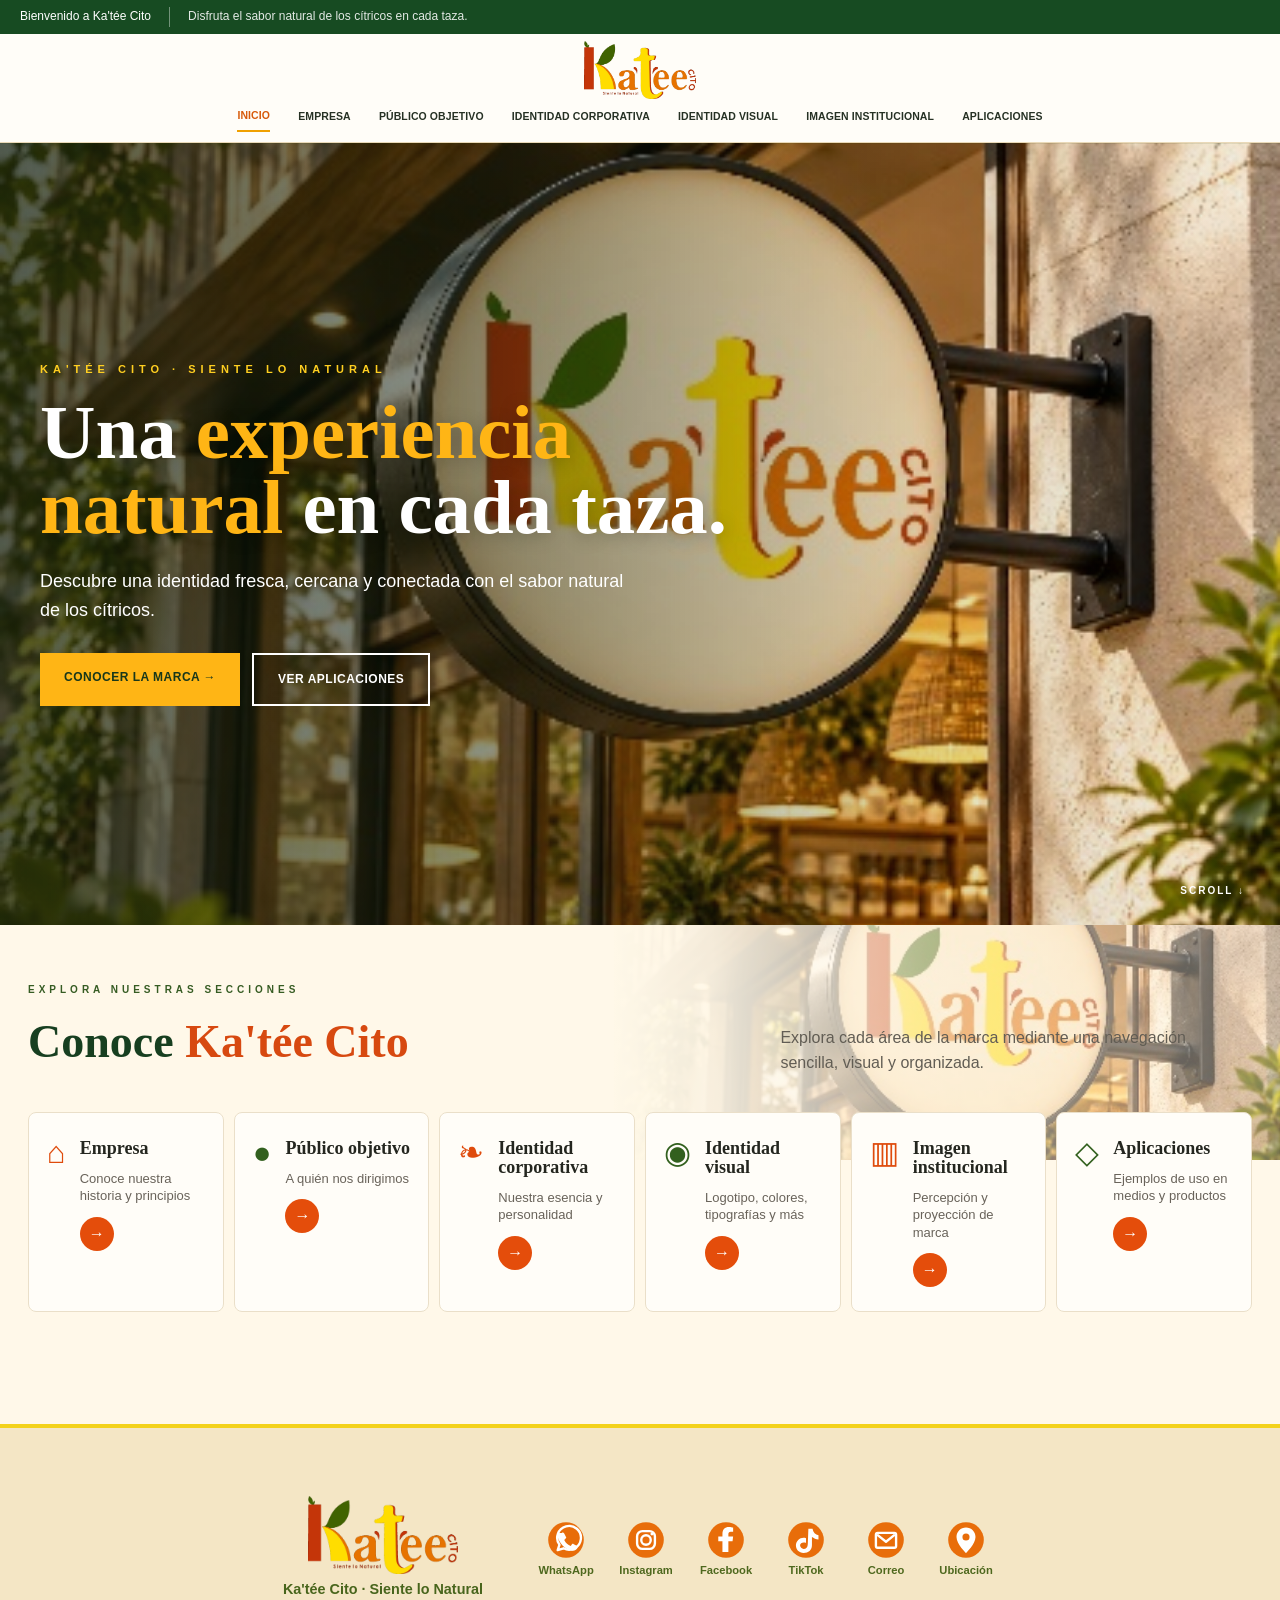
==== index.html @ 7b3519e0 "Mi sitio web Kateecito" ====
<!doctype html><html lang="es"><head><meta charset="utf-8"><meta name="viewport" content="width=device-width,initial-scale=1">
<meta name="theme-color" content="#fff8e9"><title>Inicio | Ka'tée Cito</title><link rel="stylesheet" href="style.css"></head><body>
<div class="top-strip"><div><span>Bienvenido a Ka'tée Cito</span><b>Disfruta el sabor natural de los cítricos en cada taza.</b></div></div>
<header class="site-header"><nav class="navbar"><a class="brand" href="index.html"><img src="img/logo-kateecito.png" alt="Logo Ka'tée Cito"></a>
<input class="menu-toggle" type="checkbox" id="menu-toggle">
<label class="menu-btn" for="menu-toggle" aria-label="Abrir menú">☰</label>
<div class="nav-links"><a href="index.html" class="active">Inicio</a><a href="empresa.html">Empresa</a><a href="publico.html">Público objetivo</a><a href="identidad-corporativa.html">Identidad corporativa</a><a href="identidad-visual.html">Identidad visual</a><a href="imagen-institucional.html">Imagen institucional</a><a href="aplicaciones.html">Aplicaciones</a></div></nav></header>
<section class="ref-hero">
 <video autoplay muted loop playsinline preload="auto" poster="img/galeria/letrero-1.jpg">
  <source src="video/kateecito-fondo.mp4" type="video/mp4">
 </video>
 <div class="ref-overlay"></div>
 <div class="ref-copy">
  <small>KA'TÉE CITO · SIENTE LO NATURAL</small>
  <h1>Una <em>experiencia<br>natural</em> en cada taza.</h1>
  <p>Descubre una identidad fresca, cercana y conectada con el sabor natural de los cítricos.</p>
  <div class="ref-actions"><a class="ref-primary" href="empresa.html">CONOCER LA MARCA →</a><a class="ref-secondary" href="aplicaciones.html">VER APLICACIONES</a></div>
 </div>
 <a class="scroll-cue" href="#secciones">SCROLL ↓</a>
</section>
<main class="ref-main" id="secciones"><div class="page-hero-art" style="--page-art:url('img/hero-final/index.jpg')" aria-hidden="true"></div>
 <div class="ref-intro">
  <div><small>EXPLORA NUESTRAS SECCIONES</small><h2>Conoce <strong>Ka'tée Cito</strong></h2></div>
  <p>Explora cada área de la marca mediante una navegación sencilla, visual y organizada.</p>
 </div>
 <div class="ref-grid"><a class="ref-card" href="empresa.html"><div class="ref-icon">⌂</div><div><h3>Empresa</h3><p>Conoce nuestra historia y principios</p><span>→</span></div></a><a class="ref-card" href="publico.html"><div class="ref-icon">●</div><div><h3>Público objetivo</h3><p>A quién nos dirigimos</p><span>→</span></div></a><a class="ref-card" href="identidad-corporativa.html"><div class="ref-icon">❧</div><div><h3>Identidad corporativa</h3><p>Nuestra esencia y personalidad</p><span>→</span></div></a><a class="ref-card" href="identidad-visual.html"><div class="ref-icon">◉</div><div><h3>Identidad visual</h3><p>Logotipo, colores, tipografías y más</p><span>→</span></div></a><a class="ref-card" href="imagen-institucional.html"><div class="ref-icon">▥</div><div><h3>Imagen institucional</h3><p>Percepción y proyección de marca</p><span>→</span></div></a><a class="ref-card" href="aplicaciones.html"><div class="ref-icon">◇</div><div><h3>Aplicaciones</h3><p>Ejemplos de uso en medios y productos</p><span>→</span></div></a></div>
</main>


<footer class="brand-footer">
  <div class="brand-footer-inner">
    <div class="footer-brand">
      <img src="img/logo-kateecito.png" alt="Ka'tée Cito">
      <strong>Ka'tée Cito · Siente lo Natural</strong>
    </div>
    <div class="footer-contacts" aria-label="Canales de contacto">
      <a href="#" aria-label="WhatsApp"><img src="img/social/whatsapp.svg" alt=""><small>WhatsApp</small></a>
      <a href="#" aria-label="Instagram"><img src="img/social/instagram.svg" alt=""><small>Instagram</small></a>
      <a href="#" aria-label="Facebook"><img src="img/social/facebook.svg" alt=""><small>Facebook</small></a>
      <a href="#" aria-label="TikTok"><img src="img/social/tiktok.svg" alt=""><small>TikTok</small></a>
      <a href="#" aria-label="Correo"><img src="img/social/mail.svg" alt=""><small>Correo</small></a>
      <a href="#" aria-label="Ubicación"><img src="img/social/location.svg" alt=""><small>Ubicación</small></a>
    </div>
  </div>
</footer>

</body></html>
---- style.css ----
:root{--orange:#ed7900;--red:#c93408;--yellow:#ffda00;--green:#416b00;--green-dark:#315300;--cream:#fff8e9;--cream2:#f3e8cd;--white:#fffdf8;--text:#35281d;--muted:#715d49;--line:#ead9b8}
*{box-sizing:border-box}html{scroll-behavior:smooth}body{margin:0;font-family:Arial,Helvetica,sans-serif;background:var(--cream);color:var(--text);line-height:1.6}img{max-width:100%}
.site-header{position:sticky;top:0;z-index:50;background:rgba(255,248,233,.98);border-bottom:1px solid var(--line)}
.navbar{max-width:1240px;margin:auto;min-height:76px;padding:9px 24px;display:flex;align-items:center;gap:22px}.brand{display:flex;flex:0 0 auto}.brand img{width:116px;height:56px;object-fit:contain}
.nav-links{display:flex;align-items:center;gap:4px;margin-left:auto}.nav-links a{color:var(--green-dark);text-decoration:none;font-weight:700;font-size:12.5px;padding:10px 9px;border-radius:999px;white-space:nowrap}.nav-links a:hover,.nav-links a.active{background:var(--yellow);color:var(--red)}
.menu-toggle{display:none}.menu-btn{display:none;background:var(--yellow);color:var(--red);width:46px;height:46px;border-radius:13px;font-size:24px;font-weight:bold;cursor:pointer;align-items:center;justify-content:center}
.hero{background:radial-gradient(circle at 84% 20%,rgba(255,218,0,.35),transparent 27%),linear-gradient(135deg,#fffaf1,#ffefc6);padding:84px 24px}.hero-wrap{max-width:1140px;margin:auto;display:grid;grid-template-columns:1.2fr .8fr;gap:60px;align-items:center}.eyebrow{color:var(--green);font-weight:800;letter-spacing:2px;font-size:13px}.hero h1,.page-title{font-family:Georgia,serif;color:var(--red);line-height:1.04}.hero h1{font-size:clamp(45px,6vw,78px);margin:12px 0 18px}.hero p{font-size:18px;color:var(--muted);max-width:650px}.hero-logo{background:var(--white);padding:28px;border:2px solid var(--yellow);border-radius:30px;box-shadow:0 15px 45px rgba(86,55,18,.09)}
.primary{display:inline-block;margin-top:14px;padding:12px 20px;border-radius:999px;background:var(--green);color:white;text-decoration:none;font-weight:700}
main{max-width:1140px;margin:auto;padding:72px 24px}.page-head{max-width:800px;margin-bottom:38px}.page-head small{color:var(--green);font-weight:800;letter-spacing:1.5px;text-transform:uppercase}.page-title{font-size:clamp(38px,5vw,60px);margin:7px 0 10px}.page-head p{color:var(--muted)}
.grid{display:grid;grid-template-columns:repeat(3,minmax(0,1fr));gap:18px}.card{background:var(--white);padding:26px;border-radius:20px;border-top:4px solid var(--orange);box-shadow:0 9px 28px rgba(76,49,18,.07)}.card:nth-child(3n+2){border-top-color:var(--green)}.card:nth-child(3n){border-top-color:var(--yellow)}.card h2{font-size:18px;color:var(--red);margin:0 0 9px}.card p{color:var(--muted);margin:0}.card a{display:inline-block;margin-top:14px;color:var(--green);font-weight:700;text-decoration:none}
.palette{display:grid;grid-template-columns:repeat(4,1fr);gap:12px;margin-bottom:28px}.swatch{height:115px;border-radius:18px;padding:16px;display:flex;align-items:flex-end;font-weight:800}.orange{background:var(--orange);color:white}.yellow{background:var(--yellow);color:#712b0c}.green{background:var(--green);color:white}.red{background:var(--red);color:white}
.pager{display:flex;justify-content:space-between;gap:16px;margin-top:48px;padding-top:26px;border-top:1px solid var(--line)}.pager a{min-height:46px;display:flex;align-items:center;padding:10px 16px;border-radius:14px;background:var(--cream2);color:var(--green-dark);font-weight:700;text-decoration:none}
footer{padding:44px 20px;text-align:center;background:#eee1c3;border-top:5px solid var(--yellow);color:var(--green-dark);font-weight:700}footer img{width:145px;max-height:90px;object-fit:contain}
@media(max-width:1040px){.navbar{padding:9px 18px}.menu-btn{display:flex;margin-left:auto}.nav-links{display:none;position:absolute;top:76px;left:12px;right:12px;background:var(--white);border:1px solid var(--line);border-radius:18px;padding:10px;box-shadow:0 14px 35px rgba(61,42,19,.14);max-height:72vh;overflow:auto}.menu-toggle:checked~.nav-links{display:grid;grid-template-columns:1fr 1fr}.nav-links a{font-size:14px;padding:12px}.hero-wrap{grid-template-columns:1fr 380px;gap:35px}}
@media(max-width:760px){.hero{padding:55px 18px}.hero-wrap{grid-template-columns:1fr;gap:30px}.hero h1{font-size:45px}.hero-logo{max-width:480px}.grid{grid-template-columns:1fr}.palette{grid-template-columns:1fr 1fr}main{padding:52px 18px}.pager{flex-direction:column}.pager a{justify-content:center}.menu-toggle:checked~.nav-links{grid-template-columns:1fr}.page-title{font-size:40px}}
@media(min-width:1400px){.navbar{max-width:1360px}.hero-wrap,main{max-width:1240px}.grid{gap:22px}.card{padding:30px}}

/* Galerías del documento corporativo */
.visual-showcase,.media-section{margin-top:58px}
.showcase-head{max-width:760px;margin-bottom:22px}
.showcase-head span{color:var(--green);font-size:12px;font-weight:800;letter-spacing:1.5px;text-transform:uppercase}
.showcase-head h2{font-family:Georgia,serif;color:var(--red);font-size:clamp(28px,4vw,42px);margin:5px 0 7px}
.showcase-head p{color:var(--muted);margin:0}
.hero-figure{margin:0;background:var(--white);border-radius:24px;padding:18px;box-shadow:0 10px 30px rgba(76,49,18,.08);border:1px solid var(--line)}
.hero-figure img{display:block;width:100%;max-height:520px;object-fit:contain;border-radius:16px}
.hero-figure figcaption{padding:12px 4px 2px;color:var(--muted);font-size:14px}
.media-group{margin-top:34px}.media-group h3{color:var(--green-dark);font-size:20px;margin:0 0 13px}
.photo-grid{display:grid;gap:12px}.photo-grid.three{grid-template-columns:repeat(3,minmax(0,1fr))}.photo-grid.social{grid-template-columns:repeat(3,minmax(0,1fr))}.photo-grid.posters{grid-template-columns:repeat(3,minmax(0,1fr))}
.photo-grid img{width:100%;height:230px;object-fit:cover;background:var(--white);border-radius:17px;border:1px solid var(--line);box-shadow:0 7px 22px rgba(76,49,18,.07)}
.photo-grid.social img{height:280px;object-fit:contain;padding:8px;background:#fff}.photo-grid.posters img{height:260px}
.communication-grid{display:grid;grid-template-columns:repeat(2,minmax(0,1fr));gap:18px}
.media-card{min-width:0;background:var(--white);border:1px solid var(--line);border-radius:22px;padding:18px;box-shadow:0 8px 25px rgba(76,49,18,.07)}
.media-card small{color:var(--orange);font-weight:800;text-transform:uppercase;letter-spacing:1px}.media-card h3{color:var(--green-dark);margin:3px 0 14px}
.media-card>img,.double-img img{display:block;width:100%;height:350px;object-fit:contain;border-radius:14px;background:#fff}
.double-img{display:grid;grid-template-columns:1fr 1fr;gap:10px}.double-img img{height:300px}.media-card.wide{grid-column:1/-1}.media-card.wide>img{height:420px}
@media(max-width:760px){
 .photo-grid.three,.photo-grid.social,.photo-grid.posters{grid-template-columns:1fr 1fr}
 .photo-grid img{height:180px}.photo-grid.social img{height:230px}.photo-grid.posters img{height:210px}
 .communication-grid{grid-template-columns:1fr}.media-card.wide{grid-column:auto}.media-card>img{height:300px}.double-img img{height:240px}.media-card.wide>img{height:300px}
}
@media(max-width:430px){
 .photo-grid.three,.photo-grid.social,.photo-grid.posters{grid-template-columns:1fr}
 .photo-grid img,.photo-grid.social img,.photo-grid.posters img{height:auto;max-height:360px;object-fit:contain;background:#fff}
 .double-img{grid-template-columns:1fr}.double-img img{height:auto;max-height:360px}
}

/* ===== Rediseño final: 7 pestañas + video hero ===== */
.site-header{position:sticky;top:0;background:rgba(255,253,248,.97);box-shadow:0 1px 0 rgba(49,83,0,.10)}
.navbar{max-width:1320px;min-height:82px}
.brand img{width:125px;height:60px}
.nav-links a{font-size:12px;text-transform:uppercase;letter-spacing:.35px;padding:10px 11px}
.video-hero{position:relative;height:min(76vh,720px);min-height:510px;overflow:hidden;background:#203000}
.hero-video{position:absolute;inset:0;width:100%;height:100%;object-fit:cover}
.video-shade{position:absolute;inset:0;background:linear-gradient(90deg,rgba(18,26,7,.72) 0%,rgba(18,26,7,.45) 42%,rgba(18,26,7,.10) 72%,rgba(18,26,7,.02) 100%)}
.video-content{position:relative;z-index:2;height:100%;max-width:1240px;margin:auto;padding:50px 28px;display:flex;align-items:center}
.video-copy{max-width:680px;color:white}
.eyebrow.light{color:#ffdf32}
.video-copy h1{font-family:Georgia,serif;font-size:clamp(48px,6vw,82px);line-height:1.01;margin:13px 0 18px;color:white;text-shadow:0 3px 18px rgba(0,0,0,.22)}
.video-copy p{max-width:570px;font-size:18px;color:rgba(255,255,255,.92);margin-bottom:28px}
.hero-outline{display:inline-flex;padding:14px 24px;border:2px solid white;color:white;text-decoration:none;font-size:12px;font-weight:800;letter-spacing:1px;transition:.2s}
.hero-outline:hover{background:white;color:var(--green-dark)}
.home-main{max-width:1240px;padding-top:70px}
.home-intro{display:grid;grid-template-columns:1fr 1fr;gap:50px;align-items:end;margin-bottom:36px}
.home-intro small{color:var(--green);font-weight:800;letter-spacing:1.5px}
.home-intro h2{font-family:Georgia,serif;font-size:clamp(36px,5vw,58px);color:var(--red);margin:4px 0 0}
.home-intro p{color:var(--muted);max-width:520px;margin:0}
.category-list{display:grid;grid-template-columns:repeat(3,1fr);border-top:1px solid var(--line);border-left:1px solid var(--line)}
.home-category{min-height:150px;padding:24px;background:var(--white);border-right:1px solid var(--line);border-bottom:1px solid var(--line);display:grid;grid-template-columns:auto 1fr auto;gap:16px;align-items:center;text-decoration:none;color:var(--text);transition:.2s}
.home-category>span{color:var(--orange);font-weight:800;font-size:12px}
.home-category h2{font-family:Georgia,serif;color:var(--green-dark);font-size:21px;margin:0 0 4px}
.home-category p{color:var(--muted);font-size:13px;margin:0}.home-category b{font-size:24px;color:var(--red)}
.home-category:hover{background:#fff2cc;transform:translateY(-2px)}
@media(max-width:1040px){
 .nav-links a{text-transform:none;letter-spacing:0}
 .video-hero{height:68vh;min-height:500px}
 .category-list{grid-template-columns:repeat(2,1fr)}
}
@media(max-width:760px){
 .site-header{position:sticky}
 .video-hero{height:70vh;min-height:520px}
 .hero-video{object-position:center}
 .video-shade{background:linear-gradient(90deg,rgba(18,26,7,.68),rgba(18,26,7,.32))}
 .video-content{padding:36px 20px;align-items:flex-end;padding-bottom:60px}
 .video-copy h1{font-size:43px}.video-copy p{font-size:16px}
 .home-intro{grid-template-columns:1fr;gap:15px}
 .category-list{grid-template-columns:1fr}
 .home-category{min-height:120px}
}

/* ===== HOME FINAL BASADO EN LA REFERENCIA APROBADA ===== */
.top-strip{height:34px;background:#174b22;color:#fff;font-size:12px;display:flex;align-items:center}
.top-strip>div{width:min(1320px,calc(100% - 40px));margin:auto;display:flex;gap:18px}
.top-strip b{font-weight:400;opacity:.88;border-left:1px solid rgba(255,255,255,.45);padding-left:18px}
.site-header{position:sticky;top:0;z-index:100;background:#fffdf8}
.navbar{max-width:1340px;min-height:84px;padding:10px 28px}
.brand img{width:150px;height:62px;object-fit:contain}
.nav-links{gap:8px}.nav-links a{font-size:12px;text-transform:uppercase;letter-spacing:.25px;padding:11px 10px;color:#263124;border-radius:0}
.nav-links a.active{background:transparent;color:#d75a0b;border-bottom:2px solid #f0a000}
.ref-hero{position:relative;height:calc(100vh - 118px);min-height:570px;max-height:790px;overflow:hidden;background:#253b1b}
.ref-hero video{position:absolute;inset:0;width:100%;height:100%;object-fit:cover;object-position:center center;transform:translateZ(0)}
.ref-overlay{position:absolute;inset:0;background:linear-gradient(90deg,rgba(15,27,10,.72) 0%,rgba(15,27,10,.48) 38%,rgba(15,27,10,.12) 72%,rgba(15,27,10,.04) 100%)}
.ref-copy{position:relative;z-index:2;width:min(1320px,calc(100% - 80px));margin:auto;height:100%;display:flex;flex-direction:column;justify-content:center;align-items:flex-start;color:white}
.ref-copy small{font-weight:800;letter-spacing:5px;color:#ffcf21;font-size:11px}
.ref-copy h1{font-family:Georgia,serif;font-size:clamp(48px,6vw,86px);line-height:.98;margin:16px 0 22px;color:#fff;max-width:760px;text-shadow:0 3px 18px rgba(0,0,0,.25)}
.ref-copy h1 em{font-style:normal;color:#ffb515}.ref-copy p{max-width:600px;font-size:18px;margin:0 0 28px;color:#fff}
.ref-actions{display:flex;gap:12px}.ref-actions a{padding:15px 24px;text-decoration:none;font-weight:800;font-size:12px;letter-spacing:.5px}
.ref-primary{background:#ffb515;color:#18371a}.ref-secondary{border:2px solid #fff;color:#fff;background:rgba(0,0,0,.12)}
.scroll-cue{position:absolute;z-index:3;right:35px;bottom:26px;color:#fff;text-decoration:none;font-size:10px;font-weight:800;letter-spacing:2px}
.ref-main{max-width:1340px;padding:50px 28px 70px}
.ref-intro{display:grid;grid-template-columns:1.2fr .8fr;align-items:end;gap:45px;margin-bottom:28px}
.ref-intro small{color:#365c23;font-weight:800;letter-spacing:4px;font-size:10px}
.ref-intro h2{font-family:Georgia,serif;font-size:46px;margin:5px 0;color:#173f20}.ref-intro h2 strong{color:#d74910}
.ref-intro p{color:#625d54;margin:0 0 8px;max-width:430px}
.ref-grid{display:grid;grid-template-columns:repeat(6,1fr);gap:10px}
.ref-card{min-width:0;background:#fffdf8;border:1px solid #eadfc9;border-radius:8px;padding:24px 18px;text-decoration:none;color:#25231e;display:flex;gap:14px;min-height:170px;transition:.2s}
.ref-card:hover{transform:translateY(-4px);box-shadow:0 12px 25px rgba(67,52,27,.10)}
.ref-icon{font-size:31px;color:#df4b0c;line-height:1}.ref-card:nth-child(even) .ref-icon{color:#32601e}
.ref-card h3{font-family:Georgia,serif;color:#24261f;font-size:18px;line-height:1.05;margin:2px 0 12px}.ref-card p{font-size:13px;line-height:1.35;color:#69635a;margin:0 0 12px}.ref-card span{display:inline-flex;width:34px;height:34px;border-radius:50%;background:#e44d0b;color:#fff;align-items:center;justify-content:center;font-weight:800}
@media(max-width:1100px){.ref-grid{grid-template-columns:repeat(3,1fr)}}
@media(max-width:760px){
 .top-strip{display:none}.navbar{min-height:64px;padding:5px 16px}.brand img{width:115px;height:50px}
 .ref-hero{height:calc(100svh - 64px);min-height:600px;max-height:none}
 .ref-hero video{object-position:52% center}
 .ref-overlay{background:linear-gradient(0deg,rgba(17,29,10,.72) 0%,rgba(17,29,10,.22) 65%,rgba(17,29,10,.05) 100%)}
 .ref-copy{width:calc(100% - 36px);justify-content:flex-end;padding-bottom:70px}
 .ref-copy small{letter-spacing:2.5px;font-size:9px}.ref-copy h1{font-size:43px;line-height:1.02;margin:12px 0 15px}.ref-copy p{font-size:14px;max-width:92%}
 .ref-actions{flex-direction:column;align-items:flex-start}.ref-actions a{padding:12px 17px}.scroll-cue{display:none}
 .ref-main{padding:42px 17px 55px}.ref-intro{grid-template-columns:1fr;gap:8px}.ref-intro h2{font-size:38px}.ref-grid{grid-template-columns:1fr 1fr}
 .ref-card{min-height:150px;padding:18px 13px;display:block}.ref-icon{margin-bottom:10px}.ref-card h3{font-size:16px}
}
@media(max-width:430px){.ref-grid{grid-template-columns:1fr}.ref-card{min-height:auto;display:flex}}

/* ===== NAVEGACION FINAL MOVIL: SIN MENU HAMBURGUESA ===== */
.menu-toggle,.menu-btn{display:none!important}
@media(max-width:1040px){
 .site-header{position:sticky;top:0;z-index:100;background:#fffdf8;overflow:hidden}
 .navbar{display:grid;grid-template-columns:1fr;gap:0;min-height:auto;padding:0;max-width:none;width:100%}
 .brand{display:flex;justify-content:center;padding:7px 16px 4px}
 .brand img{width:118px;height:48px;object-fit:contain}
 .nav-links{display:flex!important;position:static!important;left:auto!important;right:auto!important;top:auto!important;width:100%;margin:0!important;padding:0 12px 7px!important;gap:22px!important;background:#fffdf8!important;border:0!important;border-radius:0!important;box-shadow:none!important;overflow-x:auto!important;overflow-y:hidden!important;max-height:none!important;grid-template-columns:none!important;scrollbar-width:none;-webkit-overflow-scrolling:touch;white-space:nowrap}
 .nav-links::-webkit-scrollbar{display:none}
 .nav-links a{flex:0 0 auto!important;font-size:10px!important;text-transform:uppercase!important;letter-spacing:.35px!important;padding:8px 0 7px!important;border-radius:0!important;color:#273123!important;background:transparent!important}
 .nav-links a.active{color:#d74910!important;border-bottom:2px solid #f0a000!important}
}
@media(max-width:760px){
 .top-strip{height:25px;display:flex!important;font-size:8px;overflow:hidden}
 .top-strip>div{width:100%;padding:0 12px;gap:9px;white-space:nowrap}
 .top-strip b{padding-left:9px;overflow:hidden;text-overflow:ellipsis}
 .site-header{top:0}
 .navbar{padding:0!important}
 .brand{padding:5px 14px 2px;justify-content:flex-start}
 .brand img{width:102px;height:43px}
 .nav-links{padding:0 14px 7px!important;gap:20px!important}
 .nav-links a{font-size:9px!important;padding:7px 0 6px!important}
 .ref-hero{height:calc(100svh - 108px);min-height:570px}
}

/* ===== AJUSTE FINAL: LOGO Y 7 PESTAÑAS CENTRADAS EN CELULAR ===== */
@media(max-width:760px){
  .navbar{display:flex!important;flex-direction:column!important;align-items:center!important;justify-content:center!important;width:100%!important;padding:5px 8px 7px!important}
  .brand{width:100%!important;display:flex!important;justify-content:center!important;align-items:center!important;padding:2px 0 3px!important}
  .brand img{width:105px!important;height:42px!important;object-fit:contain!important}
  .nav-links{width:100%!important;display:flex!important;justify-content:center!important;align-items:center!important;gap:12px!important;margin:0 auto!important;padding:2px 4px 3px!important;overflow:visible!important;white-space:nowrap!important}
  .nav-links a{flex:0 1 auto!important;font-size:7.6px!important;line-height:1!important;letter-spacing:0!important;padding:7px 0 6px!important;text-align:center!important}
}
@media(max-width:430px){
  .navbar{padding:4px 4px 6px!important}
  .brand{justify-content:center!important;padding:1px 0 2px!important}
  .brand img{width:98px!important;height:39px!important}
  .nav-links{justify-content:center!important;gap:8px!important;padding:1px 2px 3px!important}
  .nav-links a{font-size:6.7px!important;padding:6px 0 5px!important}
}

/* === FIX FINAL NAVEGACION RESPONSIVE === */
.menu-toggle,.menu-btn{display:none!important}
.site-header .navbar{box-sizing:border-box!important;margin:0 auto!important}
.site-header .brand{margin:0 auto!important;justify-content:center!important}
.site-header .nav-links{box-sizing:border-box!important}

/* Laptop / PC: logo centrado y 7 secciones centradas */
@media (min-width:761px){
  .site-header .navbar{display:flex!important;flex-direction:column!important;align-items:center!important;justify-content:center!important;max-width:1380px!important;width:100%!important;padding:7px 24px 10px!important;gap:2px!important}
  .site-header .brand{display:flex!important;width:100%!important;align-items:center!important;justify-content:center!important}
  .site-header .brand img{width:150px!important;height:58px!important;object-fit:contain!important}
  .site-header .nav-links{position:static!important;display:flex!important;align-items:center!important;justify-content:center!important;flex-wrap:nowrap!important;width:100%!important;margin:0 auto!important;padding:0!important;gap:clamp(14px,2.2vw,38px)!important;overflow:visible!important;background:transparent!important;border:0!important;box-shadow:none!important;white-space:nowrap!important}
  .site-header .nav-links a{flex:0 0 auto!important;font-size:clamp(10px,.82vw,13px)!important;line-height:1.2!important;letter-spacing:.1px!important;padding:9px 0 7px!important;text-align:center!important}
}

/* Teléfono: TODAS las 7 secciones visibles, centradas y en varias filas */
@media (max-width:760px){
  .site-header{position:relative!important;top:auto!important}
  .site-header .navbar{display:flex!important;flex-direction:column!important;align-items:center!important;justify-content:center!important;width:100%!important;max-width:none!important;min-height:auto!important;padding:7px 10px 10px!important;gap:4px!important}
  .site-header .brand{display:flex!important;width:100%!important;justify-content:center!important;margin:0 auto!important}
  .site-header .brand img{width:122px!important;height:52px!important;object-fit:contain!important}
  .site-header .nav-links{position:static!important;display:flex!important;flex-wrap:wrap!important;justify-content:center!important;align-items:center!important;width:100%!important;margin:0 auto!important;padding:2px 4px 0!important;gap:3px 15px!important;overflow:visible!important;white-space:normal!important;max-height:none!important;background:transparent!important;border:0!important;border-radius:0!important;box-shadow:none!important}
  .site-header .nav-links a{flex:0 0 auto!important;font-size:10px!important;line-height:1.25!important;letter-spacing:0!important;padding:7px 0 6px!important;text-align:center!important;white-space:nowrap!important;background:transparent!important;border-radius:0!important}
  .site-header .nav-links a.active{color:#d74910!important;border-bottom:2px solid #e2a21a!important}
}

@media (max-width:390px){
  .site-header .navbar{padding-left:6px!important;padding-right:6px!important}
  .site-header .nav-links{gap:2px 10px!important}
  .site-header .nav-links a{font-size:9px!important}
}

/* ===== Refuerzo visual para páginas con espacio libre ===== */
.brand-fill{margin-top:52px;padding:32px;border:1px solid var(--line);border-radius:26px;background:linear-gradient(135deg,#fffdf7 0%,#fff5dc 100%);position:relative;overflow:hidden}
.brand-fill:after{content:"";position:absolute;width:180px;height:180px;border-radius:50%;right:-75px;top:-75px;background:rgba(255,211,0,.13);pointer-events:none}
.brand-fill-head{display:grid;grid-template-columns:1.1fr .9fr;column-gap:42px;align-items:end;margin-bottom:24px;position:relative;z-index:1}
.brand-fill-head span{grid-column:1/-1;color:var(--green);font-size:10px;font-weight:800;letter-spacing:3px;margin-bottom:5px}
.brand-fill-head h2{font-family:Georgia,serif;color:var(--red);font-size:30px;line-height:1.08;margin:0}
.brand-fill-head p{color:var(--muted);margin:0;line-height:1.6}
.brand-mosaic{display:grid;grid-template-columns:1.35fr .82fr .82fr;gap:14px;position:relative;z-index:1}
.brand-mosaic.two{grid-template-columns:1.15fr .85fr}
.brand-shot{position:relative;min-height:245px;margin:0;border-radius:18px;overflow:hidden;background:#eadfca;box-shadow:0 10px 25px rgba(68,49,20,.10)}
.brand-shot img{width:100%;height:100%;position:absolute;inset:0;object-fit:cover;display:block;transition:transform .35s ease}
.brand-shot.identity img{object-fit:contain;background:#fff;padding:18px}
.brand-shot:hover img{transform:scale(1.025)}
.brand-shot figcaption{position:absolute;left:12px;right:12px;bottom:12px;padding:12px 14px;border-radius:12px;background:rgba(255,253,247,.92);backdrop-filter:blur(5px);box-shadow:0 4px 15px rgba(0,0,0,.08)}
.brand-shot figcaption b{display:block;color:var(--green-dark);font-size:14px;margin-bottom:2px}
.brand-shot figcaption span{display:block;color:#6d6253;font-size:11px;line-height:1.35}
@media(max-width:760px){.brand-fill{margin-top:34px;padding:18px;border-radius:20px}.brand-fill-head{grid-template-columns:1fr;gap:8px}.brand-fill-head span{grid-column:auto}.brand-fill-head h2{font-size:25px}.brand-fill-head p{font-size:13px}.brand-mosaic,.brand-mosaic.two{grid-template-columns:1fr}.brand-shot{min-height:220px}.brand-shot.wide{min-height:250px}}


/* ===== Corrección observaciones: apoyo visual coherente ===== */
.context-brand{
  width:min(100%,1120px);
  margin:34px auto 10px;
  padding:26px 30px;
  display:flex;
  align-items:center;
  justify-content:center;
  gap:34px;
  border:1px solid rgba(196,83,9,.14);
  border-radius:22px;
  background:linear-gradient(135deg,rgba(255,248,233,.96),rgba(255,255,255,.94));
  box-shadow:0 14px 38px rgba(92,65,22,.07);
  overflow:hidden;
}
.context-brand img{
  width:min(260px,32%);
  max-height:170px;
  object-fit:contain;
  background:transparent !important;
  flex:0 0 auto;
}
.context-brand div{max-width:650px}
.context-brand span{
  display:block;
  margin-bottom:7px;
  color:#c43509;
  font-size:.75rem;
  font-weight:800;
  letter-spacing:.12em;
}
.context-brand h2{margin:0 0 8px;color:#5b3519;font-size:clamp(1.3rem,2vw,1.85rem)}
.context-brand p{margin:0;color:#68584a;line-height:1.65}
.brand img, footer img{background:transparent !important}

@media(max-width:760px){
  .context-brand{
    margin-top:24px;
    padding:22px 18px;
    flex-direction:column;
    gap:14px;
    text-align:center;
  }
  .context-brand img{width:min(220px,72%);max-height:135px}
}


/* ===== Empresa: datos estilo referencia ===== */
.company-data-section{
  width:min(100%,1180px);
  margin:28px auto 34px;
}
.company-data-section>h2{
  margin:0 0 18px;
  color:#5b3519;
  font-size:clamp(1.55rem,2.4vw,2.15rem);
}
.company-data-grid{
  display:grid;
  grid-template-columns:repeat(4,minmax(0,1fr));
  gap:14px 18px;
}
.company-data-item{
  min-height:112px;
  padding:20px 22px;
  background:rgba(255,255,255,.58);
  border:1px solid rgba(185,116,25,.10);
  border-radius:14px;
}
.company-data-item h3{
  margin:0 0 8px;
  color:#c65317;
  font-size:1rem;
}
.company-data-item p{
  margin:0;
  color:#554b43;
  line-height:1.55;
}

/* ===== Contacto final estilo referencia ===== */
.contact-company{
  width:min(calc(100% - 32px),1180px);
  margin:58px auto 42px;
  padding:36px 34px;
  border-radius:24px;
  background:rgba(255,255,255,.50);
  border:1px solid rgba(185,116,25,.12);
}
.contact-heading span{
  color:#5c7d22;
  font-weight:800;
  font-size:.78rem;
  letter-spacing:.12em;
}
.contact-heading h2{
  margin:7px 0 8px;
  color:#5b3519;
  font-size:clamp(2rem,4vw,3.35rem);
}
.contact-heading p{margin:0 0 28px;color:#6b5c4e}
.contact-grid{
  display:grid;
  grid-template-columns:repeat(3,minmax(0,1fr));
  gap:14px;
}
.contact-item{
  min-height:115px;
  padding:22px 24px;
  background:rgba(255,255,255,.72);
  border-radius:14px;
  border:1px solid rgba(185,116,25,.08);
}
.contact-item h3{margin:0 0 10px;color:#c65317;font-size:1.08rem}
.contact-item p{margin:0;color:#514940;line-height:1.5}

@media(max-width:900px){
  .company-data-grid{grid-template-columns:repeat(2,minmax(0,1fr))}
}
@media(max-width:760px){
  .company-data-section{margin-top:22px}
  .company-data-grid{grid-template-columns:repeat(2,minmax(0,1fr));gap:10px}
  .company-data-item{padding:16px 14px;min-height:100px}
  .company-data-item h3{font-size:.9rem}
  .company-data-item p{font-size:.86rem}
  .contact-company{margin-top:38px;padding:26px 18px}
  .contact-grid{grid-template-columns:repeat(2,minmax(0,1fr));gap:10px}
  .contact-item{min-height:100px;padding:17px 14px}
}
@media(max-width:430px){
  .company-data-grid,.contact-grid{grid-template-columns:1fr}
  .company-data-item,.contact-item{min-height:auto}
}


/* =========================================================
   VERSIÓN FINAL RESPONSIVE - Ka'tée Cito
   ========================================================= */

/* Imagen temática superior: visible pero suave */
.thematic-hero{
  position:relative;
  overflow:hidden;
  isolation:isolate;
}
.thematic-hero::after{
  content:"";
  position:absolute;
  z-index:-1;
  top:0; right:0; bottom:0;
  width:min(48%,620px);
  background-image:
    linear-gradient(90deg,rgba(255,248,232,1) 0%,rgba(255,248,232,.48) 38%,rgba(255,248,232,.14) 100%),
    var(--hero-image);
  background-repeat:no-repeat;
  background-position:center right;
  background-size:cover;
  opacity:.62;
  pointer-events:none;
}
.thematic-hero-fallback{
  min-height:180px;
  margin-bottom:-180px;
}

/* Datos de empresa: sin iconos, ancho correcto en computadora */
.company-data-section{
  display:block !important;
  width:min(calc(100% - 36px),1180px) !important;
  max-width:1180px !important;
  margin:28px auto 34px !important;
  grid-column:1 / -1 !important;
}
.company-data-grid{
  display:grid !important;
  width:100% !important;
  grid-template-columns:repeat(4,minmax(0,1fr)) !important;
  gap:14px !important;
}
.company-data-item{
  width:auto !important;
  min-width:0 !important;
  min-height:112px;
  padding:20px 22px !important;
  border-radius:14px;
  box-sizing:border-box;
}
.company-data-item h3{margin:0 0 8px !important}
.company-data-item p{
  margin:0 !important;
  word-break:normal !important;
  overflow-wrap:break-word !important;
}

/* Footer común a todas las pestañas */
.brand-footer{
  width:100%;
  margin-top:42px;
  border-top:4px solid #f3d21b;
  background:#f4e6c5;
  box-sizing:border-box;
}
.brand-footer-inner{
  width:min(calc(100% - 32px),1180px);
  margin:0 auto;
  padding:24px 0 20px;
  display:flex;
  align-items:center;
  justify-content:center;
  gap:52px;
}
.footer-brand{
  display:flex;
  flex-direction:column;
  align-items:center;
  flex:0 0 auto;
}
.footer-brand img{
  width:150px;
  height:auto;
  max-height:92px;
  object-fit:contain;
  background:transparent !important;
}
.footer-brand strong{
  margin-top:4px;
  color:#48651c;
  font-size:.9rem;
  white-space:nowrap;
}
.footer-contacts{
  display:flex;
  justify-content:center;
  align-items:flex-start;
  flex-wrap:wrap;
  gap:18px;
}
.footer-contacts a{
  min-width:62px;
  color:#4e681e;
  text-decoration:none;
  display:flex;
  flex-direction:column;
  align-items:center;
  gap:5px;
  font-weight:700;
}
.social-circle{
  width:38px;
  height:38px;
  border-radius:50%;
  display:flex;
  align-items:center;
  justify-content:center;
  background:#e86d0a;
  color:#fff;
  font:800 21px/1 Arial,sans-serif;
  box-shadow:0 4px 10px rgba(166,77,7,.15);
}
.footer-contacts small{
  font-size:.7rem;
  line-height:1.1;
  text-align:center;
}

/* No iconos decorativos en los datos/contenido */
.company-data-item::before,
.company-data-item h3::before{display:none !important;content:none !important}

@media(min-width:901px){
  .company-data-grid .company-data-item:nth-child(5),
  .company-data-grid .company-data-item:nth-child(6),
  .company-data-grid .company-data-item:nth-child(7){
    grid-column:span 1;
  }
  /* El último renglón aprovecha mejor el ancho */
  .company-data-grid .company-data-item:nth-child(5){grid-column:span 1}
  .company-data-grid .company-data-item:nth-child(6){grid-column:span 1}
  .company-data-grid .company-data-item:nth-child(7){grid-column:span 2}
}

@media(max-width:900px){
  .company-data-grid{
    grid-template-columns:repeat(2,minmax(0,1fr)) !important;
  }
  .brand-footer-inner{
    flex-direction:column;
    gap:16px;
  }
}

@media(max-width:760px){
  .thematic-hero::after{
    width:56%;
    opacity:.48;
    background-image:
      linear-gradient(90deg,rgba(255,248,232,.98),rgba(255,248,232,.38)),
      var(--hero-image);
  }
  .company-data-section{
    width:calc(100% - 32px) !important;
    margin:22px auto 28px !important;
  }
  .company-data-grid{
    grid-template-columns:1fr !important;
    gap:10px !important;
  }
  .company-data-item{
    min-height:auto !important;
    padding:16px 18px !important;
  }
  .brand-footer{margin-top:30px}
  .brand-footer-inner{padding:22px 0 18px}
  .footer-brand img{width:128px}
  .footer-contacts{
    width:100%;
    gap:14px 8px;
    display:grid;
    grid-template-columns:repeat(3,1fr);
  }
  .footer-contacts a{min-width:0}
  .social-circle{width:34px;height:34px;font-size:18px}
  .footer-contacts small{font-size:.64rem}
}


/* ===== AJUSTE FINAL EXACTO: hero integrado, no cuadro ===== */
main{position:relative}
.page-hero-art{
  position:absolute;
  top:0;
  right:0;
  width:min(52vw,690px);
  height:235px;
  z-index:0;
  pointer-events:none;
  background-image:
    linear-gradient(90deg,#fff8e8 0%,rgba(255,248,232,.90) 15%,rgba(255,248,232,.38) 52%,rgba(255,248,232,.08) 100%),
    var(--page-art);
  background-position:center right;
  background-repeat:no-repeat;
  background-size:cover;
  opacity:.72;
  border:0 !important;
  border-radius:0 !important;
  box-shadow:none !important;
}
main > *:not(.page-hero-art){position:relative;z-index:1}

/* Footer con logos reconocibles */
.footer-contacts a img{
  width:38px !important;
  height:38px !important;
  object-fit:contain !important;
  background:transparent !important;
  border:0 !important;
  border-radius:0 !important;
  box-shadow:none !important;
}
.footer-contacts .social-circle{display:none !important}

/* Empresa en desktop: nunca comprimida */
.company-data-section{
  grid-column:1/-1 !important;
  width:min(calc(100% - 36px),1180px) !important;
  max-width:1180px !important;
  margin-left:auto !important;
  margin-right:auto !important;
}
.company-data-grid{
  display:grid !important;
  grid-template-columns:repeat(4,minmax(0,1fr)) !important;
  width:100% !important;
}
.company-data-item{min-width:0 !important;width:auto !important}

@media(max-width:900px){
  .company-data-grid{grid-template-columns:repeat(2,minmax(0,1fr)) !important}
  .page-hero-art{
    width:58vw;
    height:190px;
    opacity:.58;
  }
}
@media(max-width:760px){
  .page-hero-art{
    width:55%;
    height:160px;
    opacity:.50;
    background-image:
      linear-gradient(90deg,#fff8e8 0%,rgba(255,248,232,.76) 34%,rgba(255,248,232,.10) 100%),
      var(--page-art);
  }
  .company-data-grid{grid-template-columns:1fr !important}
  .footer-contacts a img{width:34px !important;height:34px !important}
}


/* ===== Identidad visual: bloque aprobado de evolución del logo ===== */
.logo-evolution{
  width:min(calc(100% - 36px),1180px);
  margin:24px auto 28px;
  position:relative;
  z-index:2;
}
.logo-evolution>h2{
  margin:0 0 12px;
  color:#603719;
  font-size:clamp(1.35rem,2vw,1.8rem);
}
.logo-sketches{
  width:100%;
  overflow:hidden;
  border:1px solid rgba(177,112,34,.12);
  border-radius:18px;
  background:rgba(255,255,255,.64);
  box-shadow:0 8px 24px rgba(83,56,20,.05);
}
.logo-sketches img{
  display:block;
  width:100%;
  height:auto;
  object-fit:contain;
}
.current-logo-card{
  margin-top:14px;
  padding:20px 24px 18px;
  background:rgba(255,255,255,.68);
  border:1px solid rgba(177,112,34,.13);
  border-radius:18px;
  text-align:center;
  box-shadow:0 8px 24px rgba(83,56,20,.05);
}
.current-logo-card h3{
  margin:0 0 6px;
  text-align:left;
  color:#c84e16;
  font-size:1.15rem;
}
.current-logo-image{
  display:block;
  width:min(245px,58%);
  max-height:120px;
  object-fit:contain;
  margin:0 auto 10px;
  background:transparent !important;
}
.logo-description-space{
  width:min(100%,780px);
  min-height:50px;
  margin:8px auto 0;
  padding:13px 18px;
  display:flex;
  align-items:center;
  justify-content:center;
  border:1px dashed rgba(184,119,42,.38);
  border-radius:8px;
  background:rgba(255,250,239,.58);
  color:#77695b;
  font-size:.9rem;
}
@media(max-width:760px){
  .logo-evolution{
    width:calc(100% - 28px);
    margin-top:18px;
  }
  .logo-evolution>h2{font-size:1.2rem}
  .logo-sketches{border-radius:13px}
  .current-logo-card{
    margin-top:10px;
    padding:15px 14px 14px;
    border-radius:13px;
  }
  .current-logo-card h3{font-size:1rem}
  .current-logo-image{
    width:min(210px,70%);
    max-height:100px;
  }
  .logo-description-space{
    min-height:44px;
    padding:10px 12px;
    font-size:.78rem;
  }
}

/* Logo Ka'tée Cito: fondo transparente definitivo */
.brand img,
.footer-brand img,
.current-logo-image,
img[src*="logo-kateecito"],
img[src*="logo-actual"]{
  background: transparent !important;
  background-color: transparent !important;
  box-shadow: none !important;
}
.current-logo-card,
.footer-brand{
  background-color: transparent;
}
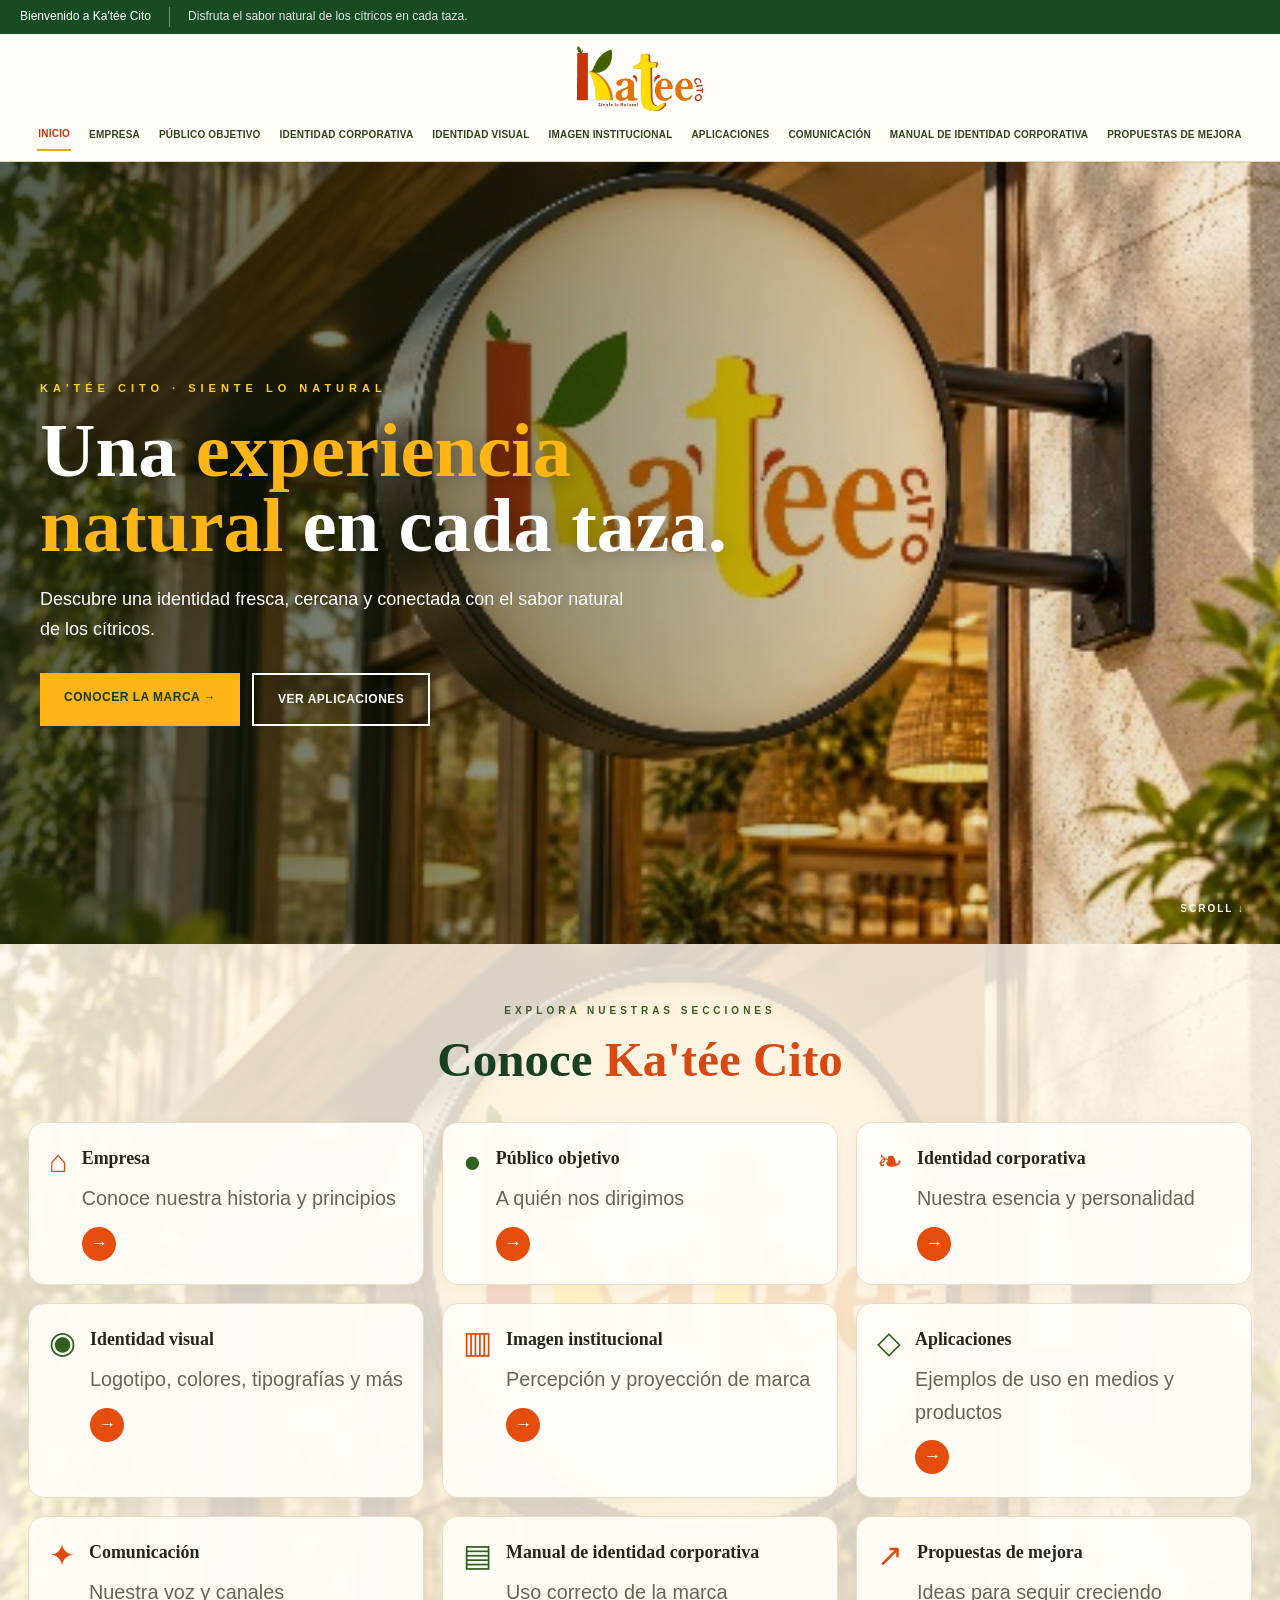
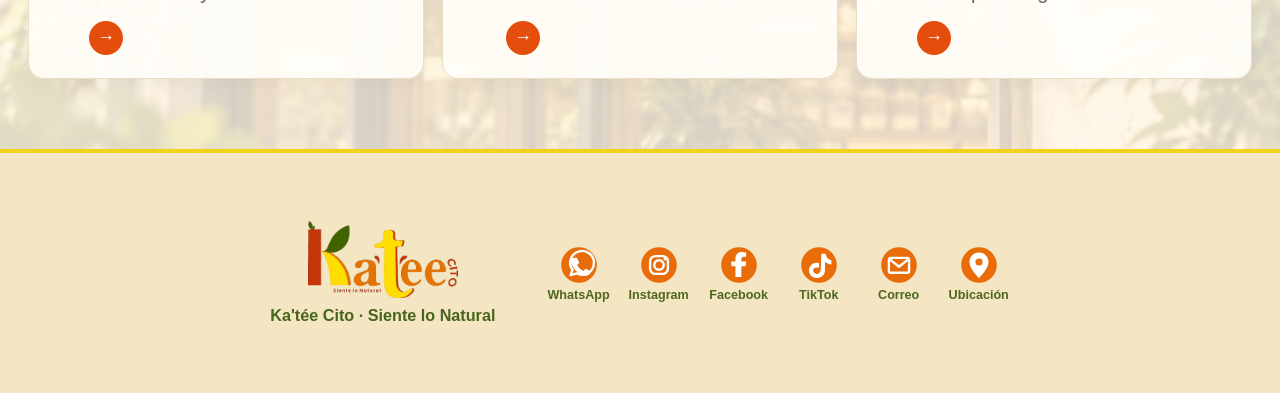
==== commit cb2c62be: "Actualización final del sitio web" ====
--- a/index.html
+++ b/index.html
@@ -1,47 +1,27 @@
-<!doctype html><html lang="es"><head><meta charset="utf-8"><meta name="viewport" content="width=device-width,initial-scale=1">
-<meta name="theme-color" content="#fff8e9"><title>Inicio | Ka'tée Cito</title><link rel="stylesheet" href="style.css"></head><body>
+<!DOCTYPE html>
+<html lang="es"><head><meta charset="utf-8"/><meta content="width=device-width,initial-scale=1" name="viewport"/>
+<meta content="#fff8e9" name="theme-color"/><title>Inicio | Ka'tée Cito</title><link href="style.css" rel="stylesheet"/></head><body style="--fondo-pagina:url('img/hero-final/index.jpg')">
 <div class="top-strip"><div><span>Bienvenido a Ka'tée Cito</span><b>Disfruta el sabor natural de los cítricos en cada taza.</b></div></div>
-<header class="site-header"><nav class="navbar"><a class="brand" href="index.html"><img src="img/logo-kateecito.png" alt="Logo Ka'tée Cito"></a>
-<input class="menu-toggle" type="checkbox" id="menu-toggle">
-<label class="menu-btn" for="menu-toggle" aria-label="Abrir menú">☰</label>
-<div class="nav-links"><a href="index.html" class="active">Inicio</a><a href="empresa.html">Empresa</a><a href="publico.html">Público objetivo</a><a href="identidad-corporativa.html">Identidad corporativa</a><a href="identidad-visual.html">Identidad visual</a><a href="imagen-institucional.html">Imagen institucional</a><a href="aplicaciones.html">Aplicaciones</a></div></nav></header>
+<header class="site-header"><nav class="navbar"><a class="brand" href="index.html"><img alt="Logo Ka'tée Cito" src="img/logo-kateecito.png"/></a><div class="nav-links"><a aria-current="page" class="active" href="index.html">Inicio</a><a href="empresa.html">Empresa</a><a href="publico.html">Público objetivo</a><a href="identidad-corporativa.html">Identidad corporativa</a><a href="identidad-visual.html">Identidad visual</a><a href="imagen-institucional.html">Imagen institucional</a><a href="aplicaciones.html">Aplicaciones</a><a href="comunicacion.html">Comunicación</a><a href="manual-identidad.html">Manual de identidad corporativa</a><a href="propuestas-mejora.html">Propuestas de mejora</a></div></nav></header>
 <section class="ref-hero">
- <video autoplay muted loop playsinline preload="auto" poster="img/galeria/letrero-1.jpg">
-  <source src="video/kateecito-fondo.mp4" type="video/mp4">
- </video>
- <div class="ref-overlay"></div>
- <div class="ref-copy">
-  <small>KA'TÉE CITO · SIENTE LO NATURAL</small>
-  <h1>Una <em>experiencia<br>natural</em> en cada taza.</h1>
-  <p>Descubre una identidad fresca, cercana y conectada con el sabor natural de los cítricos.</p>
-  <div class="ref-actions"><a class="ref-primary" href="empresa.html">CONOCER LA MARCA →</a><a class="ref-secondary" href="aplicaciones.html">VER APLICACIONES</a></div>
- </div>
- <a class="scroll-cue" href="#secciones">SCROLL ↓</a>
+<video autoplay="" loop="" muted="" playsinline="" poster="img/galeria/letrero-1.jpg" preload="auto">
+<source src="video/kateecito-fondo.mp4" type="video/mp4"/>
+</video>
+<div class="ref-overlay"></div>
+<div class="ref-copy">
+<small>KA'TÉE CITO · SIENTE LO NATURAL</small>
+<h1>Una <em>experiencia<br/>natural</em> en cada taza.</h1>
+<p>Descubre una identidad fresca, cercana y conectada con el sabor natural de los cítricos.</p>
+<div class="ref-actions"><a class="ref-primary" href="empresa.html">CONOCER LA MARCA →</a><a class="ref-secondary" href="aplicaciones.html">VER APLICACIONES</a></div>
+</div>
+<a class="scroll-cue" href="#secciones">SCROLL ↓</a>
 </section>
-<main class="ref-main" id="secciones"><div class="page-hero-art" style="--page-art:url('img/hero-final/index.jpg')" aria-hidden="true"></div>
- <div class="ref-intro">
-  <div><small>EXPLORA NUESTRAS SECCIONES</small><h2>Conoce <strong>Ka'tée Cito</strong></h2></div>
-  <p>Explora cada área de la marca mediante una navegación sencilla, visual y organizada.</p>
- </div>
- <div class="ref-grid"><a class="ref-card" href="empresa.html"><div class="ref-icon">⌂</div><div><h3>Empresa</h3><p>Conoce nuestra historia y principios</p><span>→</span></div></a><a class="ref-card" href="publico.html"><div class="ref-icon">●</div><div><h3>Público objetivo</h3><p>A quién nos dirigimos</p><span>→</span></div></a><a class="ref-card" href="identidad-corporativa.html"><div class="ref-icon">❧</div><div><h3>Identidad corporativa</h3><p>Nuestra esencia y personalidad</p><span>→</span></div></a><a class="ref-card" href="identidad-visual.html"><div class="ref-icon">◉</div><div><h3>Identidad visual</h3><p>Logotipo, colores, tipografías y más</p><span>→</span></div></a><a class="ref-card" href="imagen-institucional.html"><div class="ref-icon">▥</div><div><h3>Imagen institucional</h3><p>Percepción y proyección de marca</p><span>→</span></div></a><a class="ref-card" href="aplicaciones.html"><div class="ref-icon">◇</div><div><h3>Aplicaciones</h3><p>Ejemplos de uso en medios y productos</p><span>→</span></div></a></div>
+<main class="ref-main" id="secciones">
+<div class="ref-intro">
+<div><small>EXPLORA NUESTRAS SECCIONES</small><h2>Conoce <strong>Ka'tée Cito</strong></h2></div>
+
+</div>
+<div class="ref-grid"><a class="ref-card" href="empresa.html"><div class="ref-icon">⌂</div><div><h3>Empresa</h3><p>Conoce nuestra historia y principios</p><span>→</span></div></a><a class="ref-card" href="publico.html"><div class="ref-icon">●</div><div><h3>Público objetivo</h3><p>A quién nos dirigimos</p><span>→</span></div></a><a class="ref-card" href="identidad-corporativa.html"><div class="ref-icon">❧</div><div><h3>Identidad corporativa</h3><p>Nuestra esencia y personalidad</p><span>→</span></div></a><a class="ref-card" href="identidad-visual.html"><div class="ref-icon">◉</div><div><h3>Identidad visual</h3><p>Logotipo, colores, tipografías y más</p><span>→</span></div></a><a class="ref-card" href="imagen-institucional.html"><div class="ref-icon">▥</div><div><h3>Imagen institucional</h3><p>Percepción y proyección de marca</p><span>→</span></div></a><a class="ref-card" href="aplicaciones.html"><div class="ref-icon">◇</div><div><h3>Aplicaciones</h3><p>Ejemplos de uso en medios y productos</p><span>→</span></div></a><a class="ref-card" href="comunicacion.html"><div class="ref-icon">✦</div><div><h3>Comunicación</h3><p>Nuestra voz y canales</p><span>→</span></div></a><a class="ref-card" href="manual-identidad.html"><div class="ref-icon">▤</div><div><h3>Manual de identidad corporativa</h3><p>Uso correcto de la marca</p><span>→</span></div></a><a class="ref-card" href="propuestas-mejora.html"><div class="ref-icon">↗</div><div><h3>Propuestas de mejora</h3><p>Ideas para seguir creciendo</p><span>→</span></div></a></div>
 </main>
-
-
-<footer class="brand-footer">
-  <div class="brand-footer-inner">
-    <div class="footer-brand">
-      <img src="img/logo-kateecito.png" alt="Ka'tée Cito">
-      <strong>Ka'tée Cito · Siente lo Natural</strong>
-    </div>
-    <div class="footer-contacts" aria-label="Canales de contacto">
-      <a href="#" aria-label="WhatsApp"><img src="img/social/whatsapp.svg" alt=""><small>WhatsApp</small></a>
-      <a href="#" aria-label="Instagram"><img src="img/social/instagram.svg" alt=""><small>Instagram</small></a>
-      <a href="#" aria-label="Facebook"><img src="img/social/facebook.svg" alt=""><small>Facebook</small></a>
-      <a href="#" aria-label="TikTok"><img src="img/social/tiktok.svg" alt=""><small>TikTok</small></a>
-      <a href="#" aria-label="Correo"><img src="img/social/mail.svg" alt=""><small>Correo</small></a>
-      <a href="#" aria-label="Ubicación"><img src="img/social/location.svg" alt=""><small>Ubicación</small></a>
-    </div>
-  </div>
-</footer>
-
+<footer class="brand-footer"><div class="brand-footer-inner"><div class="footer-brand"><img alt="Ka'tée Cito" src="img/logo-kateecito.png"/><strong>Ka'tée Cito · Siente lo Natural</strong></div><div aria-label="Canales de contacto" class="footer-contacts"><a aria-label="WhatsApp" href="#"><img alt="" src="img/social/whatsapp.svg"/><small>WhatsApp</small></a><a aria-label="Instagram" href="#"><img alt="" src="img/social/instagram.svg"/><small>Instagram</small></a><a aria-label="Facebook" href="#"><img alt="" src="img/social/facebook.svg"/><small>Facebook</small></a><a aria-label="TikTok" href="#"><img alt="" src="img/social/tiktok.svg"/><small>TikTok</small></a><a aria-label="Correo" href="#"><img alt="" src="img/social/mail.svg"/><small>Correo</small></a><a aria-label="Ubicación" href="#"><img alt="" src="img/social/location.svg"/><small>Ubicación</small></a></div></div></footer>
 </body></html>
--- a/style.css
+++ b/style.css
@@ -722,3 +722,663 @@
 .footer-brand{
   background-color: transparent;
 }
+/* ==================================================
+   IDENTIDAD VISUAL - INFORMACIÓN DEL DOCUMENTO
+   ================================================== */
+
+.visual-info {
+  width: min(1180px, calc(100% - 40px));
+  margin: 45px auto;
+}
+
+
+/* BLOQUES */
+
+.visual-info-block {
+  padding: 28px 10px;
+  border-bottom: 1px solid rgba(196, 53, 10, 0.18);
+}
+
+.visual-info-block:first-child {
+  border-top: 1px solid rgba(196, 53, 10, 0.18);
+}
+
+
+/* TÍTULOS */
+
+.visual-info-block h2 {
+  margin: 0 0 12px;
+  color: #C4350A;
+  font-size: 27px;
+  line-height: 1.2;
+}
+
+
+/* TEXTOS */
+
+.visual-info-block p {
+  margin: 6px 0;
+  color: #5c5146;
+  font-size: 17px;
+  line-height: 1.7;
+}
+
+
+/* ==================================================
+   SIGNIFICADO DE LOS COLORES
+   ================================================== */
+
+.color-meaning {
+  display: grid;
+  grid-template-columns: repeat(2, minmax(0, 1fr));
+  gap: 16px 45px;
+  margin-top: 20px;
+}
+
+.color-meaning > div {
+  display: grid;
+  grid-template-columns: 18px 125px 1fr;
+  align-items: center;
+  gap: 10px;
+  color: #5c5146;
+  font-size: 17px;
+  line-height: 1.5;
+}
+
+
+/* CÍRCULOS DE COLOR */
+
+.color-dot {
+  display: block;
+  width: 15px;
+  height: 15px;
+  border-radius: 50%;
+}
+
+.color-dot-yellow {
+  background: #FFDD00;
+}
+
+.color-dot-green {
+  background: #406300;
+}
+
+.color-dot-red {
+  background: #C4350A;
+}
+
+.color-dot-orange {
+  background: #E67300;
+}
+
+
+/* NOMBRES DE LOS COLORES */
+
+.color-yellow {
+  color: #b99d00;
+}
+
+.color-green {
+  color: #406300;
+}
+
+.color-red {
+  color: #C4350A;
+}
+
+.color-orange {
+  color: #E67300;
+}
+
+
+/* ==================================================
+   TIPOGRAFÍAS
+   ================================================== */
+
+.font-info {
+  margin-top: 15px;
+}
+
+.font-info p {
+  margin: 7px 0;
+}
+
+.font-info strong {
+  display: inline-block;
+  min-width: 95px;
+  color: #C4350A;
+}
+
+
+/* ==================================================
+   DESCRIPCIÓN DEL LOGO ACTUAL
+   ================================================== */
+
+.logo-description-space p {
+  margin: 0;
+  padding: 10px 15px;
+  text-align: center;
+  color: #665b50;
+  line-height: 1.6;
+}
+
+.logo-description-space strong {
+  color: #C4350A;
+}
+
+
+/* ==================================================
+   CELULARES
+   ================================================== */
+
+@media (max-width: 700px) {
+
+  .visual-info {
+    width: calc(100% - 32px);
+    margin: 28px auto;
+  }
+
+  .visual-info-block {
+    padding: 22px 4px;
+  }
+
+  .visual-info-block h2 {
+    font-size: 22px;
+  }
+
+  .visual-info-block p {
+    font-size: 15px;
+    line-height: 1.6;
+  }
+
+
+  /* Un color por fila */
+
+  .color-meaning {
+    grid-template-columns: 1fr;
+    gap: 12px;
+  }
+
+  .color-meaning > div {
+    grid-template-columns: 15px 105px 1fr;
+    gap: 8px;
+    font-size: 14px;
+  }
+
+  .color-dot {
+    width: 13px;
+    height: 13px;
+  }
+
+
+  /* Tipografías */
+
+  .font-info strong {
+    min-width: 80px;
+  }
+
+}
+
+
+/* ==================================================
+   PANTALLAS MUY PEQUEÑAS
+   ================================================== */
+
+@media (max-width: 430px) {
+
+  .visual-info {
+    width: calc(100% - 26px);
+  }
+
+  .color-meaning > div {
+    grid-template-columns: 13px 95px 1fr;
+    font-size: 13px;
+  }
+
+}
+
+/* GALERIAS Y ANIMACIONES AÑADIDAS */
+.new-gallery{display:flex;gap:14px;overflow-x:auto;scroll-snap-type:x mandatory;padding:10px 0 18px}
+.new-gallery a{flex:0 0 245px;height:185px;scroll-snap-align:start;overflow:hidden;border-radius:15px}
+.new-gallery img{width:100%;height:100%;object-fit:cover;transition:transform .3s}.new-gallery a:hover img{transform:scale(1.05)}
+.zoom-overlay{display:none;position:fixed;inset:0;z-index:9999;background:#101010ed;align-items:center;justify-content:center;padding:50px 15px}
+.zoom-overlay:target{display:flex}.zoom-overlay img{max-width:95vw;max-height:77vh;object-fit:contain}.zoom-overlay p{color:white;text-align:center}
+.zoom-close{position:absolute;top:20px;right:20px;background:#c4350a;color:white;padding:10px 15px;border-radius:30px;text-decoration:none}
+@keyframes soft-float{0%,100%{transform:translateY(0)}50%{transform:translateY(-6px)}}
+@media(max-width:650px){.new-hero{grid-template-columns:1fr;gap:20px}.new-hero img{max-height:220px}.feature-grid{grid-template-columns:1fr}.new-gallery a{flex-basis:72%}}
+@media(prefers-reduced-motion:reduce){.feature-card{animation:none}}
+
+/* GALERÍAS CON CIERRE Y NAVEGACIÓN SIN JAVASCRIPT */
+.zoom-overlay{display:none!important;position:fixed!important;inset:0!important;z-index:99999!important;background:#0b0d0dec!important;padding:16px!important;align-items:center!important;justify-content:center!important}
+.zoom-overlay:target{display:flex!important}
+.zoom-backdrop{position:absolute;inset:0;z-index:0}
+.zoom-panel{position:relative;z-index:1;display:flex;align-items:center;justify-content:center;width:min(96vw,1050px);height:min(88vh,850px);padding:62px 42px 52px}
+.zoom-panel img{display:block;max-width:100%;max-height:100%;object-fit:contain;border-radius:9px;box-shadow:0 12px 40px #0008}
+.zoom-panel .zoom-close{position:absolute!important;top:8px!important;right:5px!important;left:auto!important;z-index:5!important;display:flex!important;align-items:center;gap:7px;background:#fff!important;color:#302519!important;border-radius:100px!important;padding:10px 17px!important;font:700 15px Arial,sans-serif!important;box-shadow:0 4px 20px #0005;text-decoration:none}
+.zoom-arrow{position:absolute;z-index:5;top:50%;transform:translateY(-50%);background:#fffedb;color:#2c381b;padding:13px 10px;border-radius:30px;text-decoration:none;font-size:25px;font-weight:bold}
+.zoom-prev{left:0}.zoom-next{right:0}
+.zoom-counter{position:absolute;bottom:10px;left:0;right:0;text-align:center;color:#fff;font-size:13px}
+.com-lightbox .com-close{position:fixed!important;right:18px!important;top:18px!important;left:auto!important;z-index:100005!important;background:white!important;color:#302519!important;border-radius:30px!important;padding:12px 18px!important;font-weight:700!important;text-decoration:none!important}
+.com-lightbox .com-prev,.com-lightbox .com-next{position:fixed;top:50%;z-index:100004;transform:translateY(-50%);padding:12px 10px;border-radius:30px;background:#fffedb;color:#2c381b;text-decoration:none;font-size:24px}
+.com-lightbox .com-prev{left:9px}.com-lightbox .com-next{right:9px}
+.com-lightbox figure{padding:0 26px}
+@media(max-width:650px){.zoom-panel{padding:58px 26px 48px}.zoom-arrow{padding:11px 7px;font-size:20px}}
+/* MICROINTERACCIONES CONSISTENTES EN TODAS LAS PESTAÑAS */
+@media(hover:hover){
+.card,.feature-card,.com-card,.hero-figure,.context-brand,.current-logo-card,.logo-sketches,.swatch,.new-gallery a,.com-gallery a,.visual-info-block,.footer-contacts a,.pager a{transition:transform .32s ease,box-shadow .32s ease,filter .32s ease!important}
+.card:hover,.feature-card:hover,.com-card:hover,.visual-info-block:hover{transform:translateY(-8px) scale(1.012)!important;box-shadow:0 18px 38px #52371528!important}
+.hero-figure:hover,.context-brand:hover,.current-logo-card:hover,.logo-sketches:hover,.new-gallery a:hover,.com-gallery a:hover{transform:translateY(-4px)!important;box-shadow:0 18px 35px #52371530!important}
+.swatch:hover,.footer-contacts a:hover,.pager a:hover{transform:translateY(-4px) scale(1.04)!important}
+.nav-links a{transition:color .25s ease,transform .25s ease!important}
+.nav-links a:hover{transform:translateY(-2px);color:#c4350a!important}
+}
+@media(prefers-reduced-motion:reduce){.card,.feature-card,.com-card{animation:none!important}}
+
+@media(hover:hover) and (pointer:fine){.card,.feature-card,.visual-info-block,.context-brand,.current-logo-card,.hero-figure{transition:transform .32s ease,box-shadow .32s ease!important}.card:hover,.feature-card:hover,.visual-info-block:hover{transform:translateY(-8px)!important;box-shadow:0 18px 35px #52371525!important}}
+@media(prefers-reduced-motion:reduce){*,*::before,*::after{animation-duration:.01ms!important;transition-duration:.01ms!important}}
+
+
+/* ==========================================================
+   EDICIÓN FINAL: navegación, portada, movimiento y accesibilidad
+   Solo HTML + CSS. Todas las páginas comparten estas reglas.
+   ========================================================== */
+*,*::before,*::after{box-sizing:border-box}
+html{scroll-behavior:smooth;overflow-x:clip}
+body{overflow-x:clip}
+.site-header{position:relative;z-index:100;background:#fffdf8}
+.site-header .navbar{display:flex!important;flex-direction:column!important;align-items:center!important;justify-content:center!important;gap:8px!important;max-width:1500px!important;width:100%!important;margin:auto!important;padding:12px 16px 10px!important;min-height:0!important}
+.site-header .brand{display:flex!important;justify-content:center!important;align-items:center!important;margin:0 auto!important}
+.site-header .brand img{width:134px!important;height:65px!important;object-fit:contain!important}
+.site-header .menu-btn,.site-header .menu-toggle{display:none!important}
+.site-header .nav-links{display:flex!important;flex-wrap:wrap!important;justify-content:center!important;align-items:center!important;gap:3px 17px!important;position:static!important;width:100%!important;margin:0 auto!important;padding:0!important;max-height:none!important;overflow:visible!important;white-space:normal!important;border:0!important;border-radius:0!important;background:transparent!important;box-shadow:none!important}
+.site-header .nav-links a{display:inline-flex!important;flex:0 0 auto!important;justify-content:center!important;align-items:center!important;text-align:center!important;font-size:clamp(10px,.78vw,12px)!important;line-height:1.25!important;letter-spacing:.2px!important;padding:9px 1px 8px!important;white-space:normal!important;color:#324022!important;border-radius:0!important;background:transparent!important;text-decoration:none!important;font-weight:700!important;text-transform:uppercase!important;transition:color .24s ease,transform .28s ease,border-color .24s ease!important}
+.site-header .nav-links a.active{color:#c4350a!important;border-bottom:2px solid #e5a900!important}
+.site-header .nav-links a:hover{color:#c4350a!important;transform:translateY(-3px)!important}
+@media(max-width:760px){
+ .site-header .navbar{padding:8px 9px 9px!important;gap:5px!important}
+ .site-header .brand img{width:110px!important;height:51px!important}
+ .site-header .nav-links{display:grid!important;grid-template-columns:repeat(6,minmax(0,1fr))!important;column-gap:5px!important;row-gap:1px!important;justify-items:stretch!important;width:100%!important;white-space:normal!important}
+ .site-header .nav-links a{font-size:clamp(9px,2.55vw,11px)!important;line-height:1.25!important;padding:8px 2px!important;min-width:0!important;white-space:normal!important;overflow-wrap:normal!important}
+ .site-header .nav-links a:nth-child(-n+6){grid-column:span 2}
+ .site-header .nav-links a:nth-child(n+7){grid-column:span 3}
+}
+@media(max-width:360px){.site-header .nav-links a{font-size:9px!important}}
+/* Inicio: quitar imagen decorativa y texto superpuesto de la introducción */
+.ref-main{position:relative!important;isolation:isolate;background:linear-gradient(150deg,#fff9ec 0%,#fff7e6 62%,#fbf1da 100%)!important}
+.ref-main::before{content:"";position:absolute;inset:0;z-index:-1;pointer-events:none;background:radial-gradient(ellipse at 88% 18%,rgba(255,221,0,.09),transparent 36%),radial-gradient(ellipse at 8% 85%,rgba(64,99,0,.07),transparent 37%);filter:blur(18px)}
+.ref-main .page-hero-art{display:none!important}
+.ref-intro{display:block!important;text-align:center!important;max-width:900px!important;margin:0 auto 34px!important}
+.ref-intro h2{font-size:clamp(30px,4.2vw,49px)!important;line-height:1.12!important;margin:10px 0!important}
+.ref-intro p{display:none!important}
+.ref-grid{display:grid!important;grid-template-columns:repeat(3,minmax(0,1fr))!important;gap:18px!important}
+.ref-card{position:relative;min-height:155px!important;padding:23px 20px!important;background:rgba(255,253,248,.94)!important;border:1px solid #e9ddc6!important;border-radius:16px!important;box-shadow:0 4px 15px rgba(80,53,21,.045)!important;transition:transform .35s cubic-bezier(.2,.75,.2,1),box-shadow .35s ease,border-color .35s ease!important;will-change:transform}
+.ref-card h3{font-size:clamp(16px,1.4vw,20px)!important;line-height:1.22!important}
+.ref-card:hover{transform:translateY(-9px) scale(1.015)!important;box-shadow:0 18px 32px rgba(67,52,27,.16)!important;border-color:#e7bd76!important}
+.ref-card:hover .ref-icon{transform:translateY(-3px) rotate(-6deg)}
+.ref-icon{transition:transform .3s ease}
+.ref-card:focus-visible,.site-header .nav-links a:focus-visible{outline:3px solid #d97713!important;outline-offset:3px}
+@media(max-width:800px){.ref-grid{grid-template-columns:repeat(2,minmax(0,1fr))!important}}
+@media(max-width:480px){.ref-grid{grid-template-columns:1fr!important}.ref-card{min-height:125px!important;display:flex!important;gap:16px!important}}
+/* Fondo tenue y variado, sin competir con la lectura */
+main:not(.ref-main){isolation:isolate;position:relative;background-color:#fff8e9}
+main:not(.ref-main)::before{content:"";position:absolute;inset:0;z-index:-1;pointer-events:none;background:radial-gradient(circle at 88% 13%,rgba(255,221,0,.07),transparent 28%),radial-gradient(circle at 10% 58%,rgba(64,99,0,.045),transparent 30%),radial-gradient(circle at 86% 90%,rgba(230,115,0,.05),transparent 28%);filter:blur(24px)}
+/* Tarjetas animadas en todas las pestañas, solo al interactuar */
+.card,.feature-card,.com-card,.ref-card,.company-data-item,.context-brand,.hero-figure,.visual-info-block,.new-gallery a,.com-gallery a{transition:transform .32s ease,box-shadow .32s ease,filter .32s ease!important}
+@media(hover:hover) and (pointer:fine){
+ .card:hover,.feature-card:hover,.com-card:hover,.company-data-item:hover,.visual-info-block:hover{transform:translateY(-8px)!important;box-shadow:0 16px 32px rgba(76,54,25,.14)!important}
+ .context-brand:hover,.hero-figure:hover,.new-gallery a:hover,.com-gallery a:hover{transform:translateY(-5px)!important;box-shadow:0 15px 30px rgba(76,54,25,.15)!important}
+}
+/* Galerías: botón de cerrar visible y flechas accesibles en móvil */
+.zoom-overlay:target{display:flex!important}
+.zoom-panel{max-width:100%!important}
+.zoom-panel .zoom-close{position:absolute!important;top:8px!important;right:8px!important;z-index:100006!important;display:flex!important;visibility:visible!important;opacity:1!important;background:#fff!important;color:#2c291f!important;border:2px solid #e9b961!important}
+.zoom-arrow{z-index:100005!important}
+/* Footer completo en las diez pestañas */
+.brand-footer{margin-top:0!important}
+.brand-footer-inner{flex-wrap:wrap!important}
+.footer-contacts a{transition:transform .28s ease!important}
+.footer-contacts a:hover{transform:translateY(-5px)!important}
+@media(prefers-reduced-motion:reduce){html{scroll-behavior:auto}.ref-card,.card,.feature-card,.com-card,.company-data-item,.visual-info-block{transition:none!important;transform:none!important}}
+
+
+/* PROPUESTAS DE MEJORA — composición editorial y tarjetas responsivas */
+.proposals-page{position:relative;isolation:isolate;overflow:hidden;padding-bottom:48px}
+.proposals-page::before{content:"";position:absolute;z-index:-1;pointer-events:none;inset:0;background:radial-gradient(ellipse 45% 22% at 95% 14%,rgba(255,221,0,.09),transparent 75%),radial-gradient(ellipse 38% 24% at 0% 70%,rgba(64,99,0,.055),transparent 78%)}
+.proposals-page .new-hero{display:grid!important;grid-template-columns:minmax(0,1.1fr) minmax(0,.9fr)!important;align-items:center!important;gap:clamp(24px,5vw,68px)!important;margin:clamp(24px,5vw,65px) auto 55px!important;max-width:1150px!important}
+.proposals-page .new-hero>div{max-width:590px}
+.proposals-page .new-hero small{display:block;letter-spacing:.18em;font-size:11px;color:#406300;font-weight:800;margin-bottom:14px}
+.proposals-page .new-hero h1{font-family:Georgia,serif;font-size:clamp(34px,4.8vw,66px)!important;line-height:1.08!important;color:#a9320c!important;margin:0 0 18px!important}
+.proposals-page .new-hero h1 em{color:#406300;font-weight:normal}
+.proposals-page .new-hero p{font-size:clamp(15px,1.35vw,18px);line-height:1.75;color:#655b4a;max-width:480px}
+.proposals-page .new-hero img{display:block;width:100%!important;max-height:380px!important;height:clamp(230px,30vw,380px)!important;object-fit:cover;border-radius:22px!important;box-shadow:0 18px 48px rgba(70,49,25,.13);transition:transform .4s ease,box-shadow .4s ease}
+.proposals-page .new-hero img:hover{transform:translateY(-5px);box-shadow:0 24px 52px rgba(70,49,25,.18)}
+.proposals-page .proposals-section{max-width:1150px!important;margin:0 auto 58px!important}
+.proposals-page .proposals-section-intro{margin-bottom:25px}
+.proposals-page .proposals-section-intro small{font-size:10px;letter-spacing:.17em;color:#bd5a17;font-weight:800}
+.proposals-page .proposals-section-intro h2{font-family:Georgia,serif;font-size:clamp(25px,3vw,38px);color:#36541a;margin:8px 0 9px}
+.proposals-page .proposals-section-intro p{font-size:15px;color:#6d6354;margin:0}
+.proposals-page .feature-grid{display:grid!important;grid-template-columns:repeat(2,minmax(0,1fr))!important;gap:20px!important;align-items:stretch}
+.proposals-page .feature-card{display:flex!important;flex-direction:column!important;min-width:0;padding:clamp(23px,3vw,36px)!important;border:1px solid rgba(128,101,59,.16)!important;border-top:3px solid #df8b28!important;border-radius:19px!important;background:rgba(255,255,255,.84)!important;box-shadow:0 7px 22px rgba(91,67,33,.055)!important;transition:transform .3s ease,box-shadow .3s ease,border-color .3s ease!important}
+.proposals-page .feature-card:nth-child(even){border-top-color:#557b29!important}
+.proposals-page .feature-card span{display:block;font-size:11px!important;letter-spacing:.15em;color:#b15a22!important;font-weight:800;margin-bottom:15px}
+.proposals-page .feature-card h3{font-family:Georgia,serif;font-size:clamp(21px,2vw,27px)!important;line-height:1.25;color:#3c361f!important;margin:0 0 13px!important}
+.proposals-page .feature-card p{font-size:15px!important;line-height:1.75!important;color:#6c6356!important;margin:0!important}
+@media(hover:hover) and (pointer:fine){.proposals-page .feature-card:hover{transform:translateY(-9px)!important;box-shadow:0 20px 38px rgba(91,67,33,.14)!important;border-color:rgba(128,101,59,.3)!important}}
+@media(max-width:700px){.proposals-page .new-hero{grid-template-columns:1fr!important;gap:20px!important;margin:26px auto 42px!important}.proposals-page .new-hero img{height:240px!important;max-height:240px!important}.proposals-page .feature-grid{grid-template-columns:1fr!important;gap:15px!important}.proposals-page .feature-card{padding:23px!important}.proposals-page .proposals-section{margin-bottom:45px!important}}
+@media(prefers-reduced-motion:reduce){.proposals-page .feature-card,.proposals-page .new-hero img{transition:none!important}.proposals-page .feature-card:hover,.proposals-page .new-hero img:hover{transform:none!important}}
+
+
+/* Tarjetas flotantes para todas las secciones */
+.card,.company-data-item,.company-value-card,.company-picture,.company-image-strip figure,
+.context-brand,.feature-card,.visual-info-block,.hero-figure,.gallery-item {
+  transition:transform .32s ease,box-shadow .32s ease,border-color .32s ease;
+}
+@media(hover:hover) and (pointer:fine){
+.card:hover,.company-data-item:hover,.company-value-card:hover,.company-picture:hover,
+.company-image-strip figure:hover,.context-brand:hover,.feature-card:hover,
+.visual-info-block:hover,.hero-figure:hover,.gallery-item:hover{
+transform:translateY(-7px);box-shadow:0 17px 32px rgba(74,53,23,.15);
+}
+}
+.company-editorial{max-width:1160px;margin:38px auto 48px}
+.company-editorial-top{display:grid;grid-template-columns:1.25fr .85fr;gap:22px;align-items:stretch}
+.company-editorial .card{margin:0;min-width:0;padding:clamp(22px,3vw,34px);background:rgba(255,255,255,.87);border:1px solid #eadfca;border-radius:19px}
+.company-editorial .card h2{font-family:Georgia,serif;font-size:clamp(24px,2.7vw,34px);color:#ad3d19;margin:0 0 16px}
+.company-editorial .card p{font-size:clamp(14px,1.25vw,17px);line-height:1.8}
+.company-picture{margin:0;border-radius:19px;overflow:hidden;min-height:230px;box-shadow:0 8px 25px rgba(74,53,23,.09)}
+.company-picture img{display:block;width:100%;height:100%;min-height:230px;object-fit:cover}
+.company-mission-vision{display:grid;grid-template-columns:1fr 1fr;gap:22px;margin-top:24px}
+.company-values-heading{text-align:center;font-family:Georgia,serif;font-size:clamp(25px,3vw,37px);color:#3b611f;margin:52px 0 22px}
+.company-values-grid{display:grid;grid-template-columns:repeat(4,minmax(0,1fr));gap:15px}
+.company-value-card{padding:24px 18px;border:1px solid #e9dfcb;border-top:3px solid #d97d20;border-radius:16px;background:rgba(255,255,255,.87);min-width:0;box-shadow:0 6px 20px rgba(74,53,23,.045)}
+.company-value-card:nth-child(even){border-top-color:#507325}
+.company-value-card h3{margin:0 0 12px;font-size:18px;color:#a9441b}
+.company-value-card p{margin:0;line-height:1.65;font-size:14px}
+.company-image-strip{display:grid;grid-template-columns:1fr 1.6fr 1fr;gap:17px;align-items:center;max-width:940px;margin:44px auto 0}
+.company-image-strip figure{margin:0;border-radius:17px;overflow:hidden;box-shadow:0 8px 24px rgba(74,53,23,.09)}
+.company-image-strip img{display:block;width:100%;height:190px;object-fit:cover}
+.company-image-strip figure:nth-child(2) img{height:260px}
+@media(max-width:700px){
+.company-editorial-top,.company-mission-vision{grid-template-columns:1fr}
+.company-values-grid{grid-template-columns:repeat(2,minmax(0,1fr));gap:12px}
+.company-value-card{padding:18px 14px}
+.company-value-card h3{font-size:16px}
+.company-value-card p{font-size:13px}
+.company-image-strip{gap:8px}
+.company-image-strip img{height:115px}
+.company-image-strip figure:nth-child(2) img{height:155px}
+.company-editorial{margin-top:26px}
+}
+@media(prefers-reduced-motion:reduce){
+.card,.company-data-item,.company-value-card,.company-picture,.company-image-strip figure,.context-brand,.feature-card,.visual-info-block,.hero-figure,.gallery-item{transition:none!important}
+}
+
+/* Datos originales conservados encima del nuevo diseño editorial */
+.company-data-section{max-width:1160px;margin:28px auto 32px;width:100%}
+.company-data-section h2{margin-bottom:18px}
+.company-data-section .company-data-grid{width:100%}
+@media(max-width:700px){.company-data-section{margin:22px auto 28px}}
+
+/* Actualización: carrusel automático y composición de público objetivo. Sin JavaScript. */
+.values-showcase{max-width:650px;margin:26px auto 32px;text-align:center}
+.values-carousel{position:relative;height:clamp(270px,42vw,440px);overflow:hidden;border-radius:18px;background:#fff8e9;box-shadow:0 12px 30px #654b2118}
+.values-slide{position:absolute;inset:0;margin:0;opacity:0;animation:valuesRotate 15s infinite;display:flex;align-items:center;justify-content:center}
+.values-slide:nth-child(2){animation-delay:5s}
+.values-slide:nth-child(3){animation-delay:10s}
+.values-slide img{display:block;width:100%;height:100%;object-fit:contain}
+.values-slide figcaption{position:absolute;bottom:12px;left:50%;transform:translateX(-50%);background:#fffaf0ed;border:1px solid #e9d8b7;color:#3b5423;font-weight:700;padding:7px 18px;border-radius:999px;font-size:14px}
+.values-dots{display:flex;justify-content:center;gap:9px;margin:14px 0}
+.values-dots i{width:9px;height:9px;background:#d8c6a7;border-radius:50%;animation:valuesDot 15s infinite}
+.values-dots i:nth-child(2){animation-delay:5s}
+.values-dots i:nth-child(3){animation-delay:10s}
+@keyframes valuesRotate{0%,30%{opacity:1}33.34%,96%{opacity:0}100%{opacity:1}}
+@keyframes valuesDot{0%,30%{background:#d75a13;transform:scale(1.2)}33.34%,96%{background:#d8c6a7;transform:scale(1)}100%{background:#d75a13;transform:scale(1.2)}}
+.audience-layout{max-width:1120px;margin:28px auto 55px}
+.audience-top{display:grid;grid-template-columns:1fr 1.08fr;gap:0;align-items:center;margin-bottom:50px}
+.audience-photo{min-height:270px;border-radius:24px;background:#f58319;overflow:hidden}
+.audience-photo img{width:100%;height:100%;min-height:270px;object-fit:cover;display:block;opacity:.87}
+.audience-segment{background:#fff;border-radius:24px;padding:clamp(22px,4vw,46px);margin-left:-36px;z-index:1;box-shadow:0 8px 30px #5b422526}
+.audience-kicker,.audience-four span{font-size:11px;letter-spacing:.13em;color:#c45a26;font-weight:700}
+.audience-segment h2{font-size:clamp(23px,3vw,36px);color:#b94c2b;margin:10px 0 14px}
+.audience-segment p{line-height:1.8}
+.audience-four{display:grid;grid-template-columns:repeat(2,minmax(0,1fr));gap:0;max-width:900px;margin:auto}
+.audience-four article{min-height:175px;padding:24px 35px;border-bottom:2px solid #e89a49;transition:transform .25s,background .25s}
+.audience-four article:nth-child(odd){border-right:2px solid #e89a49}
+.audience-four article:nth-child(n+3){border-bottom:0}
+.audience-four article:hover{transform:translateY(-5px);background:#fffaf2}
+.audience-four h2{font-size:clamp(20px,2.3vw,28px);color:#b94c2b;margin:7px 0}
+.audience-four p{line-height:1.65}
+@media(max-width:640px){
+.values-carousel{height:340px}
+.audience-top{grid-template-columns:1fr;gap:0;margin-bottom:28px}
+.audience-photo{min-height:180px}
+.audience-photo img{min-height:180px;max-height:240px}
+.audience-segment{margin:-28px 12px 0;padding:24px}
+.audience-four article{padding:18px 13px;min-height:190px}
+.audience-four h2{font-size:19px}
+.audience-four p{font-size:13px}
+}
+@media(prefers-reduced-motion:reduce){
+.values-slide{animation:none;opacity:0}
+.values-slide:first-child{opacity:1}
+.values-dots i{animation:none}
+}
+
+
+/* Tres imágenes visibles, misma composición que la referencia */
+.values-showcase{max-width:960px!important;margin:20px auto 28px!important}
+.values-carousel{position:relative!important;height:clamp(155px,23vw,275px)!important;overflow:visible!important;background:transparent!important;box-shadow:none!important;border-radius:0!important}
+.values-slide{position:absolute!important;inset:0 auto auto 34.5%!important;width:31%!important;height:100%!important;margin:0!important;opacity:1!important;display:flex!important;align-items:center!important;justify-content:center!important;animation:rotateThree 15s ease-in-out infinite!important;will-change:transform;}
+.values-slide:nth-child(1){animation-delay:0s!important}
+.values-slide:nth-child(2){animation-delay:-5s!important}
+.values-slide:nth-child(3){animation-delay:-10s!important}
+.values-slide img{display:block!important;width:100%!important;height:100%!important;object-fit:contain!important;border-radius:10px!important;box-shadow:0 5px 15px #654b2117}
+.values-slide figcaption{display:none!important}
+@keyframes rotateThree{
+  0%,29%{transform:translateX(-108%) scale(.83);z-index:1}
+  33%,62%{transform:translateX(0) scale(1);z-index:3}
+  66%,96%{transform:translateX(108%) scale(.83);z-index:1}
+  100%{transform:translateX(-108%) scale(.83);z-index:1}
+}
+@media(max-width:640px){.values-carousel{height:clamp(130px,30vw,185px)!important}.values-showcase{margin:18px auto 28px!important}}
+@media(prefers-reduced-motion:reduce){.values-slide{animation:none!important}.values-slide:nth-child(1){transform:translateX(-108%) scale(.83)!important}.values-slide:nth-child(2){transform:translateX(0)!important}.values-slide:nth-child(3){transform:translateX(108%) scale(.83)!important}}
+
+
+/* Fondo exclusivo de Público objetivo: imagen suministrada por el usuario */
+body.publico-fondo main{position:relative;isolation:isolate;background:transparent!important;overflow:hidden}
+body.publico-fondo main::before{content:"";position:absolute;inset:0;z-index:-2;background-image:url('img/fondo-publico-citricos.jpg');background-position:center center;background-size:cover;background-repeat:no-repeat;filter:blur(2px);transform:scale(1.025)}
+body.publico-fondo main::after{content:"";position:absolute;inset:0;z-index:-1;background:linear-gradient(90deg,rgba(255,249,233,.89),rgba(255,249,233,.66)),linear-gradient(to bottom,rgba(255,249,233,.45),rgba(255,249,233,.12))}
+body.publico-fondo .page-hero-art{display:none!important}
+body.publico-fondo .audience-segment{background:rgba(255,255,255,.93)!important;backdrop-filter:blur(5px)}
+body.publico-fondo .audience-four{background:rgba(255,250,239,.9)!important;border-radius:18px;padding:14px;backdrop-filter:blur(5px)}
+body.publico-fondo .pager{position:relative}
+@media(max-width:700px){body.publico-fondo main::before{background-position:47% center}body.publico-fondo main::after{background:rgba(255,249,233,.78)}body.publico-fondo .audience-four{padding:8px}}
+
+/* Imagen inferior con las mismas dimensiones del recuadro anterior. */
+body.publico-fondo main{background:initial!important}
+body.publico-fondo main::before,body.publico-fondo main::after{content:none!important;display:none!important}
+body.publico-fondo .page-hero-art{display:block!important}
+body.publico-fondo .audience-four{background:transparent!important;backdrop-filter:none!important;padding:0!important}
+.publico-imagen-final{width:min(100%,1120px);height:clamp(135px,15vw,205px);margin:34px auto 10px;border-radius:22px;border:1px solid rgba(196,83,9,.14);box-shadow:0 14px 38px rgba(92,65,22,.07);background:url('img/fondo-publico-citricos.jpg') center 51%/cover no-repeat;overflow:hidden}
+@media(max-width:700px){.publico-imagen-final{height:clamp(110px,24vw,155px);margin:24px auto 10px;border-radius:16px}}
+
+
+/* Ajustes finales: lectura, separación y fotografía sin recortes */
+.publico-imagen-final{background-color:#f9f0df!important;background-size:contain!important;background-position:center center!important;background-repeat:no-repeat!important}
+.audience-top{column-gap:24px!important;row-gap:18px!important;align-items:center!important}
+.audience-segment{position:relative!important;margin-left:0!important;transform:none!important;z-index:1!important}
+.audience-photo{overflow:hidden;border-radius:16px}
+.audience-layout{overflow:visible}
+/* Lectura cómoda en todas las secciones, sin agrandar los menús hasta desbordar */
+main p, main li, main dd, main td, main .card, main article{font-size:clamp(15px,1.15vw,17px);line-height:1.65}
+main .card p,main article p,main .audience-four p,main .audience-segment p{font-size:clamp(15px,1.12vw,17px)!important;line-height:1.65!important}
+main h2,main h3{line-height:1.3}
+@media(max-width:700px){
+ .audience-top{display:flex!important;flex-direction:column!important;gap:14px!important}
+ .audience-photo{width:100%!important}
+ .audience-segment{width:100%!important;margin:0!important;padding:22px!important;box-sizing:border-box!important}
+ .publico-imagen-final{height:clamp(110px,24vw,155px)!important;background-size:contain!important}
+ main p,main li,main dd,main td,main article,main .card p{font-size:15px!important;line-height:1.65!important}
+}
+
+/* Ajuste aprobado: fotografía panorámica completa de borde a borde. */
+body.publico-fondo .publico-imagen-final{display:block!important;width:100%!important;max-width:1120px!important;height:auto!important;aspect-ratio:3 / 1!important;box-sizing:border-box!important;margin:30px auto 14px!important;border-radius:20px!important;background-image:url('img/fondo-publico-citricos.jpg')!important;background-size:100% 100%!important;background-position:center!important;background-repeat:no-repeat!important;box-shadow:0 12px 28px rgba(92,65,22,.10)!important;}
+@media(max-width:700px){body.publico-fondo .publico-imagen-final{width:100%!important;aspect-ratio:3 / 1!important;height:auto!important;margin:22px auto 12px!important;border-radius:15px!important;}}
+
+/* Ajuste solicitado: solo collage superior de Público objetivo más tenue */
+body.publico-fondo .page-hero-art{opacity:.24!important;}
+
+/* Página Identidad corporativa: orden del esquema de referencia */
+.identidad-esquema{width:100%;max-width:1120px;margin:26px auto 36px}
+.identidad-intro{background:#f5821c;color:white;border-radius:24px;padding:25px 32px;min-height:150px;box-sizing:border-box}
+.identidad-intro span{display:block;font-weight:800;font-size:clamp(19px,2.2vw,27px);margin-bottom:12px}
+.identidad-intro p{max-width:850px;color:white!important;font-size:clamp(15px,1.25vw,18px)!important}
+.identidad-heading{text-align:center;color:#b95b1d;font-size:clamp(22px,2.6vw,31px);margin:36px 0 18px}
+.identidad-imagen-principal{width:min(100%,760px);margin:auto;border-radius:22px;overflow:hidden;background:#fff;box-shadow:0 8px 22px #674b2714}
+.identidad-imagen-principal img{width:100%;height:auto;max-height:380px;object-fit:contain;display:block}
+.identidad-tres{display:grid;grid-template-columns:repeat(3,minmax(0,1fr));gap:18px;margin:35px 0 30px}
+.identidad-bloque h3{text-align:center;font-size:clamp(17px,1.8vw,23px);color:#bd622b;margin:0 0 12px}
+.identidad-cuadro{border:1px solid #e6d9c5;border-radius:18px;min-height:160px;padding:22px;background:#fff;box-sizing:border-box;box-shadow:0 6px 18px #674b2710}
+.identidad-cuadro p{margin:0}
+.identidad-cierre{display:grid;grid-template-columns:minmax(0,3fr) minmax(145px,1fr);gap:20px;align-items:stretch}
+.identidad-cierre article{background:#fff;border:1px solid #e6d9c5;border-radius:18px;padding:25px}
+.identidad-cierre h3{font-size:clamp(19px,2vw,25px);color:#bd622b;margin:0 0 12px}
+.identidad-cierre img{width:100%;height:100%;max-height:200px;object-fit:contain;background:#fff;border:1px solid #e6d9c5;border-radius:18px;padding:14px;box-sizing:border-box}
+@media(max-width:700px){.identidad-esquema{margin:20px auto 28px}.identidad-intro{padding:20px;border-radius:18px;min-height:0}.identidad-heading{margin:26px 0 14px}.identidad-tres{gap:10px;margin:24px 0}.identidad-bloque h3{font-size:15px}.identidad-cuadro{padding:12px;min-height:165px}.identidad-cuadro p{font-size:13px!important;line-height:1.5!important}.identidad-cierre{grid-template-columns:minmax(0,2fr) minmax(95px,1fr);gap:10px}.identidad-cierre article{padding:15px}.identidad-cierre img{padding:7px}}
+@media(max-width:420px){.identidad-tres{grid-template-columns:1fr}.identidad-cuadro{min-height:0}.identidad-cierre{grid-template-columns:1fr}.identidad-cierre img{max-height:130px}}
+
+/* Ajustes solicitados: imagen central y banner inferior */
+.identidad-imagen-principal{width:min(100%,780px);background:#fff;}
+.identidad-imagen-principal img{width:100%;height:auto;max-height:none;object-fit:contain;}
+.identidad-cierre{grid-template-columns:minmax(0,1.15fr) minmax(0,1fr);gap:14px;}
+.identidad-cierre>img{height:100%;min-height:170px;max-height:none;object-fit:cover;object-position:center;padding:0;border-radius:18px;}
+@media(max-width:700px){.identidad-cierre{grid-template-columns:minmax(0,1fr) minmax(0,1fr)}.identidad-cierre>img{min-height:140px;padding:0;max-height:none}}
+@media(max-width:420px){.identidad-cierre{grid-template-columns:1fr}.identidad-cierre>img{width:100%;height:auto;min-height:0;max-height:none;aspect-ratio:16/9;object-fit:cover}}
+
+/* Mejora general de legibilidad: textos más grandes dentro de cada cuadro */
+main :is(p,li,dd,td){font-size:clamp(16px,1.35vw,19px)!important;line-height:1.65!important;overflow-wrap:break-word}
+main :is(.card,.feature-card,.company-data-item,.company-value-card,.identidad-cuadro,.audience-segment,.visual-info-block,.com-card) p{font-size:clamp(16px,1.3vw,18px)!important;line-height:1.6!important}
+main :is(.card,.feature-card,.company-data-item,.company-value-card,.identidad-cuadro,.audience-segment,.visual-info-block,.com-card){min-width:0;box-sizing:border-box;height:auto}
+main :is(h2,h3){line-height:1.25!important;overflow-wrap:break-word}
+main h2{font-size:clamp(23px,2.5vw,34px)!important}
+main h3{font-size:clamp(19px,1.9vw,26px)!important}
+main :is(.company-data-item,.company-value-card,.identidad-cuadro,.audience-four article){padding:clamp(15px,2vw,24px)!important}
+main :is(.company-data-item,.company-value-card,.identidad-cuadro,.audience-four article) :is(strong,b,span){font-size:clamp(15px,1.2vw,18px)}
+@media(max-width:700px){
+ main :is(p,li,dd,td),main :is(.card,.feature-card,.company-data-item,.company-value-card,.identidad-cuadro,.audience-segment,.visual-info-block,.com-card) p{font-size:16px!important;line-height:1.58!important}
+ main h2{font-size:clamp(22px,5vw,29px)!important}
+ main h3{font-size:clamp(18px,4.3vw,23px)!important}
+ main :is(.company-data-item,.company-value-card,.identidad-cuadro,.audience-four article){padding:16px!important}
+}
+
+/* Identidad visual: imágenes reales y composición adaptable */
+.iv-section{margin:28px auto 38px;max-width:1120px}
+.iv-section h2{font-size:clamp(1.3rem,2.6vw,2rem);color:#b84a19;margin:18px 0 16px;text-align:center}
+.iv-image{display:block;width:100%;height:auto;object-fit:contain;border-radius:18px;box-shadow:0 8px 22px #6e40121a}
+.iv-logo{max-width:540px;max-height:300px;object-fit:contain;margin:auto;box-shadow:none}
+.iv-colors{display:grid;grid-template-columns:repeat(4,minmax(0,1fr));gap:12px}
+.iv-colors>div{background:#fffaf1;border:1px solid #ead9c1;border-radius:13px;padding:14px;display:flex;flex-direction:column;gap:8px;font-size:clamp(.9rem,1.3vw,1.1rem)}
+.iv-colors i{height:54px;border-radius:9px}
+.iv-colors span{line-height:1.5}
+.iv-type{display:grid;grid-template-columns:1fr 1fr;gap:18px;align-items:center;background:#fffaf1;border-radius:16px;padding:20px}
+.iv-type p{font-size:clamp(1rem,1.7vw,1.3rem);line-height:1.6}
+.iv-type img{width:100%;max-height:240px;object-fit:contain}
+.iv-three{display:grid;grid-template-columns:repeat(3,minmax(0,1fr));gap:16px}
+.iv-three figure{margin:0;min-width:0}
+.iv-three img{width:100%;height:320px;object-fit:contain;background:#fff9ed;border-radius:16px;box-shadow:0 8px 22px #6e40121a}
+@media(max-width:700px){.iv-colors{grid-template-columns:repeat(2,minmax(0,1fr))}.iv-type{grid-template-columns:1fr}.iv-three{grid-template-columns:1fr}.iv-three img{height:auto;max-height:520px}.iv-section{margin:24px auto}.iv-section h2{text-align:center}}
+
+/* Foto de público objetivo: encuadre completo, sin bloque naranja */
+.audience-photo{background:#fff8e9!important;aspect-ratio:4/3;min-height:0!important}
+.audience-photo img{width:100%!important;height:100%!important;min-height:0!important;max-height:none!important;object-fit:cover!important;opacity:1!important}
+
+/* Legibilidad ampliada únicamente en Identidad Visual */
+.iv-section h2{font-size:clamp(25px,3vw,38px)!important;line-height:1.22!important;margin:24px 0 18px!important}
+.iv-colors>div{font-size:clamp(17px,1.5vw,21px)!important;gap:10px!important;padding:18px!important}
+.iv-colors strong{font-size:clamp(19px,1.65vw,23px)!important}
+.iv-colors span{font-size:clamp(16px,1.4vw,20px)!important;line-height:1.5!important}
+.iv-type p{font-size:clamp(19px,1.75vw,24px)!important;line-height:1.65!important}
+@media(max-width:700px){.iv-section h2{font-size:clamp(22px,5vw,28px)!important}.iv-colors>div{padding:13px!important}.iv-colors strong{font-size:18px!important}.iv-colors span{font-size:16px!important}.iv-type p{font-size:19px!important}.iv-type{gap:12px!important}}
+
+
+/* ÚNICO CAMBIO: fotografía ambiental tenue por pestaña, sin alterar contenido. */
+body{isolation:isolate;}
+body::before{content:"";position:fixed;inset:0;z-index:-1;pointer-events:none;background-image:linear-gradient(rgba(255,248,233,.90),rgba(255,248,233,.90)),var(--fondo-pagina);background-position:center center;background-size:cover;background-repeat:no-repeat;}
+
+/* Corrección: la fotografía de fondo queda visible detrás del contenido.
+   Los cuadros conservan sus fondos para facilitar la lectura. */
+body::before{background-image:linear-gradient(rgba(255,248,233,.34),rgba(255,248,233,.34)),var(--fondo-pagina)!important;background-size:cover!important;background-position:center!important;}
+body>main,body>main.ref-main,body.publico-fondo>main{background:transparent!important;}
+body>main.ref-main::before{display:none!important;}
+body>main .page-hero-art{opacity:.24;}
+
+/* Ajuste final: fondo fotográfico suave únicamente dentro de la sección principal.
+   El pie de página y la zona posterior quedan sin fotografía. */
+body{background:#fff8e9!important;}
+body::before{content:none!important;display:none!important;background:none!important;}
+body>main,body>main.ref-main,body.publico-fondo>main{
+  background-image:linear-gradient(rgba(255,249,236,.83),rgba(255,249,236,.83)),var(--fondo-pagina)!important;
+  background-position:center center!important;
+  background-repeat:no-repeat!important;
+  background-size:cover!important;
+  background-color:#fff8e9!important;
+}
+body>footer,body>.brand-footer{position:relative;background:#f4e5c3!important;}
+
+/* Imagen institucional: imágenes añadidas sin modificar las demás páginas */
+.institucional-nuevas-imagenes{max-width:1040px;margin:32px auto 38px;display:grid;gap:30px;padding:0 10px}
+.institucional-nuevas-imagenes figure{margin:0}
+.institucional-producto img{display:block;width:100%;height:auto;max-height:450px;object-fit:cover;object-position:center;border-radius:16px;box-shadow:0 8px 24px rgba(58,48,22,.13)}
+.institucional-componentes h2{text-align:center;color:#a34b24;font-size:clamp(1.4rem,3vw,2rem);margin:0 0 18px}
+.institucional-componentes img{display:block;width:100%;height:auto;border-radius:14px;box-shadow:0 8px 24px rgba(58,48,22,.12)}
+@media(max-width:650px){.institucional-nuevas-imagenes{margin:24px auto 30px;gap:25px;padding:0 4px}.institucional-producto img{max-height:none}.institucional-componentes h2{line-height:1.2}}
+
+/* Imagen institucional: distribución según referencia */
+.institucional-layout{display:grid;grid-template-columns:minmax(0,1fr) minmax(0,1fr);gap:24px;align-items:stretch;margin:22px 0 44px}
+.institucional-columna{display:grid;grid-template-rows:repeat(3,minmax(0,1fr));gap:14px}
+.institucional-columna .card{margin:0;min-width:0;padding:20px 22px;background:rgba(255,255,255,.92)}
+.institucional-columna .card h2{margin-top:0}
+.institucional-columna .card ul{padding-left:19px;margin:8px 0}
+.institucional-producto{margin:0;overflow:hidden;border-radius:20px;min-height:440px}
+.institucional-producto img{display:block;width:100%;height:100%;object-fit:cover;object-position:center}
+.institucional-dimensiones,.institucional-componentes{margin:34px 0;text-align:center}
+.institucional-dimensiones>h2,.institucional-componentes>h2{color:#b94324;font-size:clamp(1.5rem,3vw,2.2rem);margin-bottom:22px}
+.institucional-dimensiones-grid{display:grid;grid-template-columns:repeat(3,minmax(0,1fr));gap:16px;text-align:left}
+.institucional-dimensiones-grid .card{background:rgba(255,255,255,.93);min-height:165px}
+.institucional-dimensiones-grid h3{color:#b94324}
+.institucional-nota{margin:16px auto;max-width:760px}
+.institucional-componentes img{display:block;width:100%;max-width:1000px;height:auto;margin:auto;border-radius:16px}
+@media(max-width:650px){
+ .institucional-layout{grid-template-columns:1fr;gap:16px}
+ .institucional-columna{grid-template-rows:auto}
+ .institucional-producto{min-height:0;aspect-ratio:4/3}
+ .institucional-dimensiones-grid{grid-template-columns:1fr;gap:12px}
+ .institucional-dimensiones-grid .card{min-height:0}
+}
+
+/* Comunicación: dos recuadros para mensaje y eslogan */
+.com-mensajes{display:grid;grid-template-columns:repeat(2,minmax(0,1fr));gap:18px;margin:34px 0}
+.com-mensajes .com-quote{margin:0;min-height:135px;display:flex;flex-direction:column;justify-content:center;padding:22px 26px;border-radius:18px}
+.com-mensajes .com-quote h3{color:#fff3c6;font-size:1.05rem;margin:0 0 12px}
+.com-mensajes .com-quote p{margin:0}
+@media(max-width:600px){.com-mensajes{grid-template-columns:1fr;gap:12px}}
+
+/* Manual de identidad corporativa: maquetación exclusiva */
+.manual-page{max-width:1120px;margin:auto;padding:clamp(18px,4vw,48px);background:#fff9ed;position:relative;z-index:1}.manual-intro{text-align:center;padding:28px 12px 35px}.manual-intro small,.manual-kicker{color:#a94a16;font-weight:700;letter-spacing:.12em;font-size:.76rem}.manual-intro h1{font-size:clamp(2rem,4.6vw,3.7rem);line-height:1.1;margin:12px 0}.manual-intro p{max-width:640px;margin:auto}.manual-section{margin:0 0 25px;padding:clamp(18px,3vw,36px);background:rgba(255,255,255,.96);border:1px solid #e8d8bc;border-radius:20px;box-shadow:0 6px 25px #5a3c1710}.manual-section h2{color:#a7431d;font-size:clamp(1.45rem,3vw,2.1rem);margin:9px 0 15px}.manual-section h3{color:#64381f}.manual-section p{line-height:1.65}.manual-logo{background:#fff8e9;text-align:center;border-radius:14px;padding:24px}.manual-logo img{display:block;width:min(100%,500px);max-height:270px;object-fit:contain;margin:auto}.manual-rule-grid,.manual-two{display:grid;grid-template-columns:repeat(2,minmax(0,1fr));gap:16px;margin-top:18px}.manual-rule-grid>div,.manual-two figure{background:#fff8ed;border:1px solid #f0dfc8;border-radius:14px;padding:14px;margin:0}.manual-two img{display:block;width:100%;aspect-ratio:1.9;object-fit:contain;border-radius:10px}.manual-two figcaption{text-align:center;font-size:.85rem;padding:10px}.manual-palette{display:grid;grid-template-columns:repeat(4,minmax(0,1fr));gap:12px}.manual-palette>div{border:1px solid #eee0ce;border-radius:12px;overflow:hidden;padding-bottom:12px}.manual-palette i{display:block;height:115px;margin-bottom:10px}.manual-palette b,.manual-palette small{display:block;padding:0 10px}.manual-palette small{font-size:.77rem;margin-top:5px}.manual-table{border:1px solid #eadbc8;border-radius:12px;overflow:hidden}.manual-table>div{display:grid;grid-template-columns:1fr 2fr;gap:15px;padding:12px 16px;border-bottom:1px solid #eadbc8}.manual-table>div:last-child{border:0}.manual-table>div:nth-child(odd){background:#fff7e9}.manual-wide{width:100%;height:auto;display:block;border-radius:12px;object-fit:contain}.manual-fonts{display:grid;grid-template-columns:repeat(3,minmax(0,1fr));gap:12px}.manual-fonts article{background:#fff7eb;border-radius:14px;border:1px solid #eddac0;padding:18px;text-align:center;min-width:0}.manual-fonts h3{font-size:1rem;overflow-wrap:anywhere}.font-example{font-size:clamp(1.8rem,4vw,3.4rem);padding:12px 0;color:#2b2119}.font-example.serif{font-family:Georgia,serif}.font-example.sans{font-family:Calibri,Arial,sans-serif}.font-example.narrow{font-family:'Arial Narrow',Arial,sans-serif;font-stretch:condensed}.manual-note{font-size:.86rem;color:#665748}@media(max-width:620px){.manual-page{padding:12px}.manual-section{border-radius:14px}.manual-palette{grid-template-columns:repeat(2,minmax(0,1fr))}.manual-palette i{height:85px}.manual-two,.manual-rule-grid{grid-template-columns:1fr}.manual-fonts{grid-template-columns:1fr}.manual-table>div{grid-template-columns:1fr 1.5fr;font-size:.85rem}.manual-intro{padding:20px 8px}}
+
+/* Ajustes del manual: imágenes completas y adaptables */
+.manual-reference{max-width:700px;margin:20px auto;display:block;object-fit:contain}.manual-section img{height:auto;max-width:100%}@media(max-width:650px){.manual-section{overflow:hidden}.manual-reference{width:100%}}
+
+/* Lectura más cómoda en todas las pestañas */
+html{font-size:18px}body{font-size:18px;line-height:1.65}
+main p,main li,main dd,main td,main figcaption,main .manual-table,main .manual-palette,main .manual-note{font-size:clamp(18px,1.55vw,21px)!important;line-height:1.65!important}
+main h1{font-size:clamp(34px,4.3vw,54px)!important;line-height:1.2!important}
+main h2{font-size:clamp(27px,3vw,39px)!important;line-height:1.25!important}
+main h3{font-size:clamp(22px,2vw,29px)!important;line-height:1.3!important}
+main :is(.card,.feature-card,.company-data-item,.company-value-card,.identidad-cuadro,.audience-segment,.visual-info-block,.com-card) :is(p,span,li){font-size:clamp(18px,1.5vw,21px)!important}
+.manual-kicker{font-size:clamp(14px,1.1vw,17px)!important;letter-spacing:.07em}
+.manual-palette small{font-size:16px!important}.manual-section{padding:clamp(20px,3vw,38px)}
+@media(max-width:650px){html,body{font-size:18px}main p,main li,main dd,main td,main figcaption{font-size:18px!important}main h2{font-size:27px!important}main h3{font-size:22px!important}.manual-page{padding:10px}.manual-section{padding:16px}}
+
+/* Propuestas de mejora: puntos separados y legibles */
+.proposal-details{max-width:1180px;margin:24px auto 54px}.proposal-groups{display:grid;grid-template-columns:repeat(2,minmax(0,1fr));gap:24px;margin-top:28px}.proposal-group{background:#fffdf7;border:1px solid #f0ddbf;border-radius:22px;padding:26px;box-shadow:0 10px 28px #59361512}.proposal-heading{display:flex;align-items:center;gap:16px;margin-bottom:22px}.proposal-heading>span{display:grid;place-items:center;flex:0 0 50px;height:50px;border-radius:14px;background:#e67300;color:white;font-size:21px;font-weight:800}.proposal-heading h3{font-size:clamp(22px,2.1vw,30px);line-height:1.2;color:#406300;margin:0}.proposal-points{display:grid;gap:12px}.proposal-point{display:flex;gap:14px;align-items:flex-start;padding:17px;border-radius:14px;background:#fff6e7;border-left:4px solid #ffdd00}.proposal-point>span{color:#c4350a;font-weight:800;font-size:15px}.proposal-point p{font-size:clamp(17px,1.4vw,20px);line-height:1.55;margin:0;color:#352e26}@media(max-width:760px){.proposal-groups{grid-template-columns:1fr;gap:16px}.proposal-group{padding:18px}.proposal-point{padding:14px}.proposal-heading h3{font-size:22px}}
